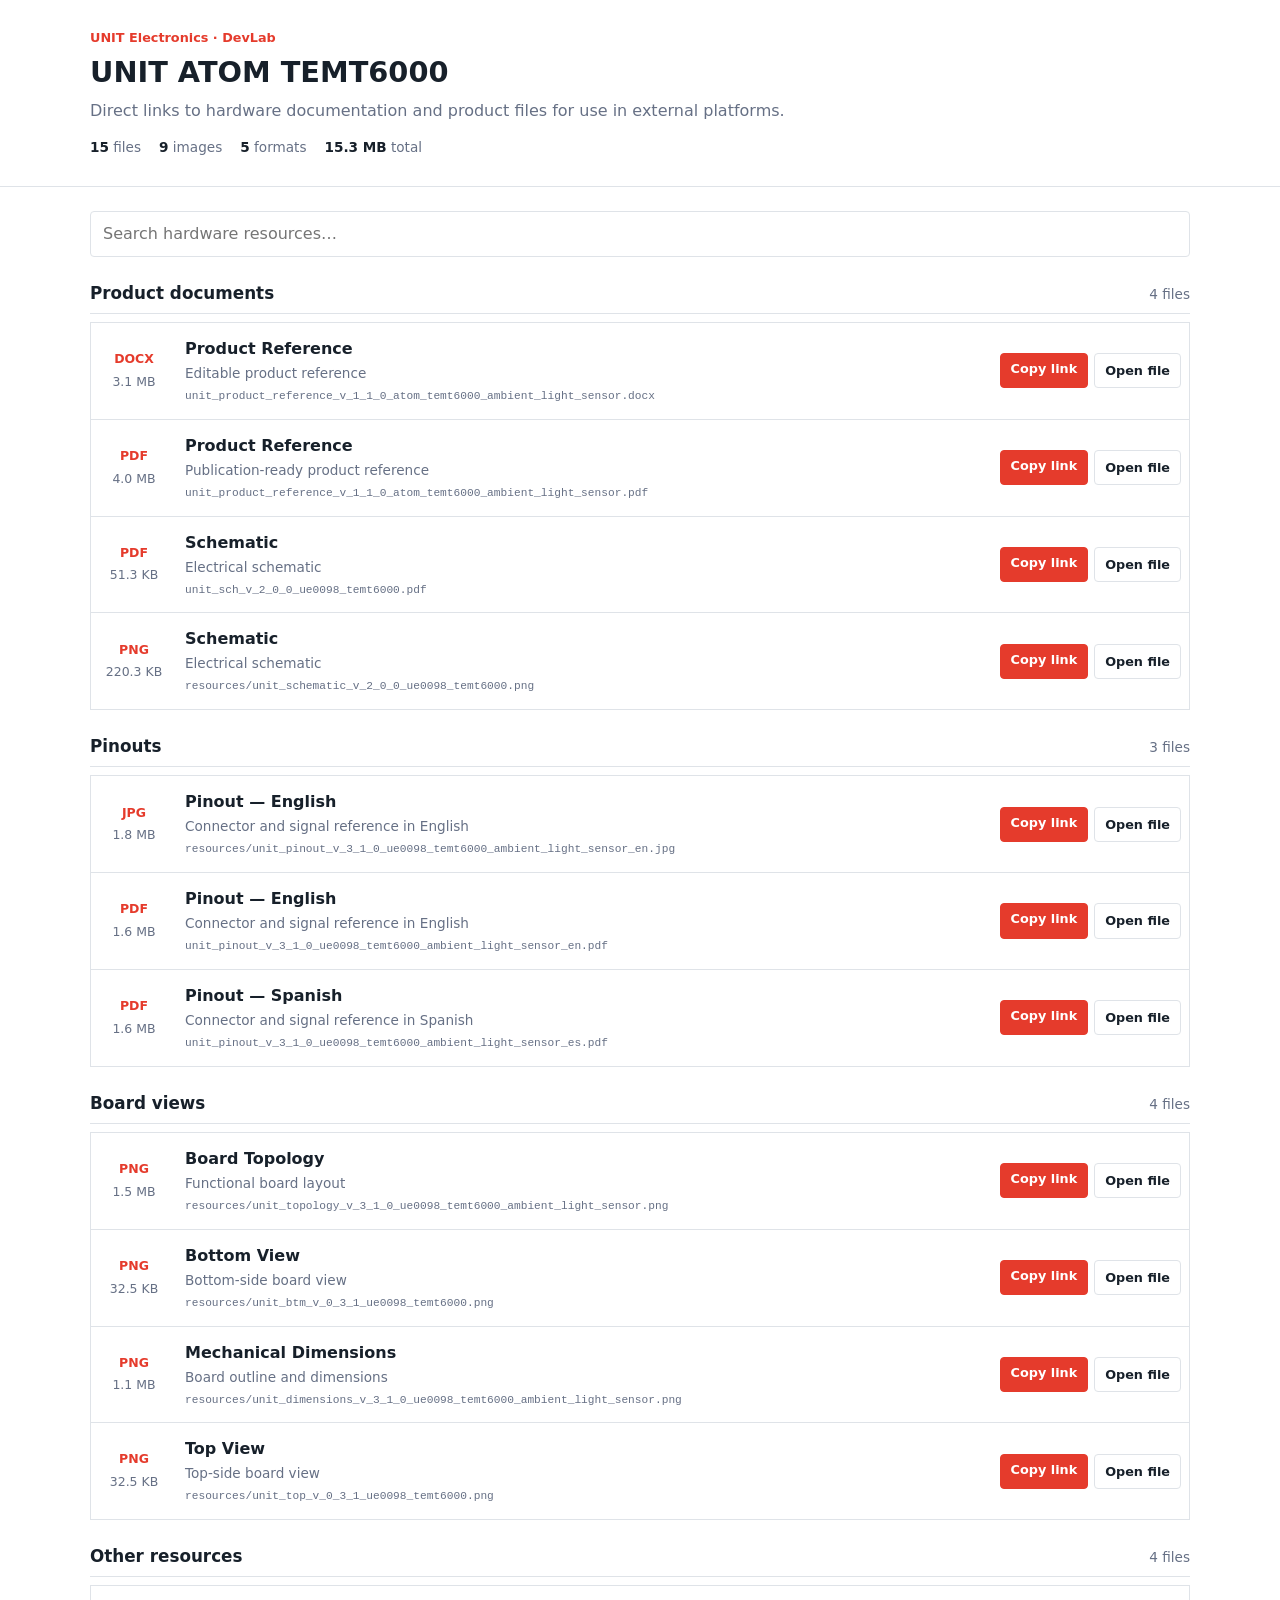
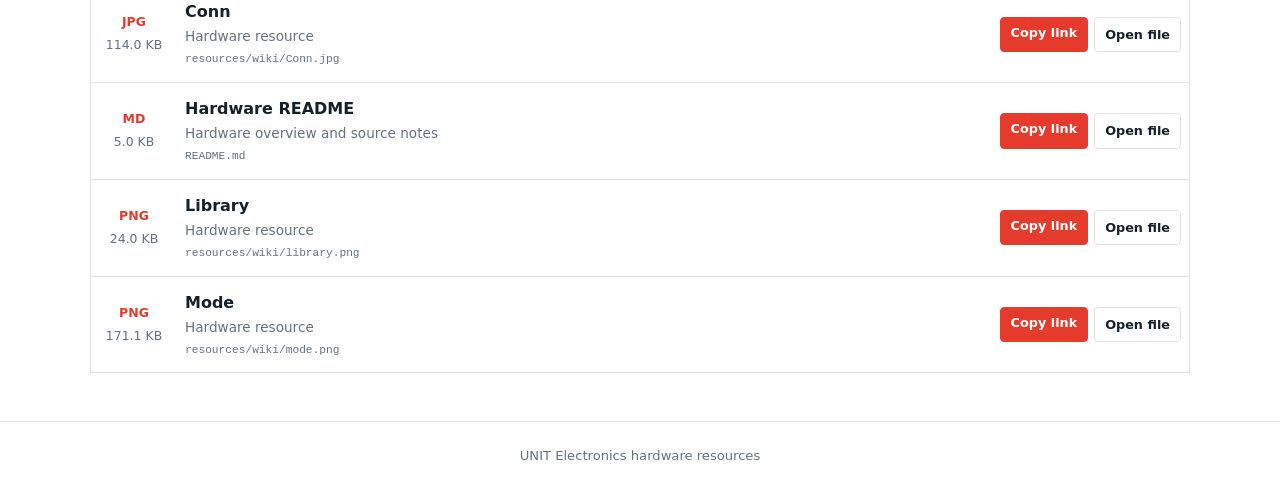
==== docs/hardware/index.html @ 30cd42bd "Initial commit" ====
<!DOCTYPE html>
<html lang="en">
<head>
  <meta charset="UTF-8">
  <meta name="viewport" content="width=device-width, initial-scale=1.0">
  <meta name="description" content="UNIT ATOM TEMT6000 hardware documentation and downloads">
  <title>UNIT ATOM TEMT6000 | Hardware Resources</title>
  <style>
    :root {
      --ink: #17202a;
      --muted: #667085;
      --line: #dfe3e8;
      --brand: #e53b2c;
    }
    * { box-sizing: border-box; }
    body {
      margin: 0;
      color: var(--ink);
      font: 16px/1.5 Inter, ui-sans-serif, system-ui, -apple-system, sans-serif;
    }
    .site-header { border-bottom: 1px solid var(--line); }
    .header-content, main {
      width: min(1100px, calc(100% - 32px));
      margin: 0 auto;
    }
    .header-content { padding: 28px 0; }
    .eyebrow {
      margin: 0 0 4px;
      color: var(--brand);
      font-size: .8rem;
      font-weight: 700;
    }
    h1 { margin: 0; font-size: 1.8rem; }
    .subtitle { margin: 5px 0 0; color: var(--muted); }
    .summary {
      display: flex;
      flex-wrap: wrap;
      gap: 18px;
      margin-top: 14px;
      color: var(--muted);
      font-size: .85rem;
    }
    .summary strong { color: var(--ink); }
    main { padding: 24px 0 48px; }
    .toolbar { margin-bottom: 24px; }
    .search {
      width: 100%;
      padding: 10px 12px;
      border: 1px solid var(--line);
      border-radius: 4px;
      color: var(--ink);
      font: inherit;
    }
    .search:focus { outline: 2px solid #f6c4bf; border-color: var(--brand); }
    .resource-section { margin-top: 24px; }
    .section-heading {
      display: flex;
      align-items: baseline;
      justify-content: space-between;
      margin-bottom: 8px;
      border-bottom: 1px solid var(--line);
    }
    .section-heading h2 { margin: 0 0 7px; font-size: 1.05rem; }
    .section-heading span { color: var(--muted); font-size: .85rem; }
    .resource-list { border-top: 1px solid var(--line); }
    .resource-item {
      display: grid;
      grid-template-columns: 70px minmax(0, 1fr) auto;
      align-items: center;
      gap: 16px;
      padding: 14px 8px;
      border: 1px solid var(--line);
      border-top: 0;
    }
    .file-meta { display: grid; gap: 4px; text-align: center; }
    .file-type {
      color: var(--brand);
      font-size: .78rem;
    }
    .file-size { color: var(--muted); font-size: .78rem; }
    .resource-details { min-width: 0; }
    .resource-item h3 { margin: 0; font-size: 1rem; }
    .resource-item p {
      display: inline;
      margin: 0 8px 0 0;
      color: var(--muted);
      font-size: .85rem;
    }
    .resource-item code {
      display: block;
      overflow: hidden;
      margin-top: 3px;
      color: var(--muted);
      font-size: .7rem;
      text-overflow: ellipsis;
      white-space: nowrap;
    }
    .actions { display: flex; gap: 6px; }
    .button {
      display: inline-flex;
      justify-content: center;
      padding: 7px 10px;
      border: 1px solid var(--line);
      border-radius: 4px;
      color: var(--ink);
      background: #fff;
      cursor: pointer;
      text-decoration: none;
      font-size: .8rem;
      font-weight: 600;
      font-family: inherit;
    }
    .button:hover { border-color: #aeb4bd; }
    .button.primary { color: #fff; border-color: var(--brand); background: var(--brand); }
    .empty-state { display: none; padding: 32px 0; color: var(--muted); text-align: center; }
    footer { padding: 24px 16px; border-top: 1px solid var(--line); color: var(--muted); text-align: center; font-size: .82rem; }
    [hidden] { display: none !important; }
    .visually-hidden {
      position: absolute;
      width: 1px;
      height: 1px;
      padding: 0;
      margin: -1px;
      overflow: hidden;
      clip: rect(0, 0, 0, 0);
      white-space: nowrap;
      border: 0;
    }
    @media (max-width: 680px) {
      .resource-item { grid-template-columns: 52px minmax(0, 1fr); }
      .actions { grid-column: 1 / -1; padding-left: 68px; }
    }
  </style>
</head>
<body>
  <header class="site-header">
    <div class="header-content">
      <p class="eyebrow">UNIT Electronics · DevLab</p>
      <h1>UNIT ATOM TEMT6000</h1>
      <p class="subtitle">Direct links to hardware documentation and product files for use in external platforms.</p>
      <div class="summary" aria-label="Resource summary">
        <span><strong>15</strong> files</span>
        <span><strong>9</strong> images</span>
        <span><strong>5</strong> formats</span>
        <span><strong>15.3 MB</strong> total</span>
      </div>
    </div>
  </header>
  <main>
    <div class="toolbar">
      <label for="resource-search" class="visually-hidden">Search hardware resources</label>
      <input id="resource-search" class="search" type="search" placeholder="Search hardware resources…" autocomplete="off">
    </div>

      <section class="resource-section">
        <div class="section-heading">
          <h2>Product documents</h2>
          <span>4 files</span>
        </div>
        <div class="resource-list">
        <article class="resource-item" data-search="product reference unit_product_reference_v_1_1_0_atom_temt6000_ambient_light_sensor.docx editable product reference">
          <div class="file-meta">
            <strong class="file-type">DOCX</strong>
            <span class="file-size">3.1 MB</span>
          </div>
          <div class="resource-details">
            <h3>Product Reference</h3>
            <p>Editable product reference</p>
            <code title="unit_product_reference_v_1_1_0_atom_temt6000_ambient_light_sensor.docx">unit_product_reference_v_1_1_0_atom_temt6000_ambient_light_sensor.docx</code>
          </div>
          <div class="actions">
            <button class="button primary copy-link" type="button" data-url="unit_product_reference_v_1_1_0_atom_temt6000_ambient_light_sensor.docx">Copy link</button>
            <a class="button" href="unit_product_reference_v_1_1_0_atom_temt6000_ambient_light_sensor.docx" target="_blank" rel="noopener">Open file</a>
          </div>
        </article>

        <article class="resource-item" data-search="product reference unit_product_reference_v_1_1_0_atom_temt6000_ambient_light_sensor.pdf publication-ready product reference">
          <div class="file-meta">
            <strong class="file-type">PDF</strong>
            <span class="file-size">4.0 MB</span>
          </div>
          <div class="resource-details">
            <h3>Product Reference</h3>
            <p>Publication-ready product reference</p>
            <code title="unit_product_reference_v_1_1_0_atom_temt6000_ambient_light_sensor.pdf">unit_product_reference_v_1_1_0_atom_temt6000_ambient_light_sensor.pdf</code>
          </div>
          <div class="actions">
            <button class="button primary copy-link" type="button" data-url="unit_product_reference_v_1_1_0_atom_temt6000_ambient_light_sensor.pdf">Copy link</button>
            <a class="button" href="unit_product_reference_v_1_1_0_atom_temt6000_ambient_light_sensor.pdf" target="_blank" rel="noopener">Open file</a>
          </div>
        </article>

        <article class="resource-item" data-search="schematic unit_sch_v_2_0_0_ue0098_temt6000.pdf electrical schematic">
          <div class="file-meta">
            <strong class="file-type">PDF</strong>
            <span class="file-size">51.3 KB</span>
          </div>
          <div class="resource-details">
            <h3>Schematic</h3>
            <p>Electrical schematic</p>
            <code title="unit_sch_v_2_0_0_ue0098_temt6000.pdf">unit_sch_v_2_0_0_ue0098_temt6000.pdf</code>
          </div>
          <div class="actions">
            <button class="button primary copy-link" type="button" data-url="unit_sch_v_2_0_0_ue0098_temt6000.pdf">Copy link</button>
            <a class="button" href="unit_sch_v_2_0_0_ue0098_temt6000.pdf" target="_blank" rel="noopener">Open file</a>
          </div>
        </article>

        <article class="resource-item" data-search="schematic resources/unit_schematic_v_2_0_0_ue0098_temt6000.png electrical schematic">
          <div class="file-meta">
            <strong class="file-type">PNG</strong>
            <span class="file-size">220.3 KB</span>
          </div>
          <div class="resource-details">
            <h3>Schematic</h3>
            <p>Electrical schematic</p>
            <code title="resources/unit_schematic_v_2_0_0_ue0098_temt6000.png">resources/unit_schematic_v_2_0_0_ue0098_temt6000.png</code>
          </div>
          <div class="actions">
            <button class="button primary copy-link" type="button" data-url="resources/unit_schematic_v_2_0_0_ue0098_temt6000.png">Copy link</button>
            <a class="button" href="resources/unit_schematic_v_2_0_0_ue0098_temt6000.png" target="_blank" rel="noopener">Open file</a>
          </div>
        </article>
        </div>
      </section>
      <section class="resource-section">
        <div class="section-heading">
          <h2>Pinouts</h2>
          <span>3 files</span>
        </div>
        <div class="resource-list">
        <article class="resource-item" data-search="pinout — english resources/unit_pinout_v_3_1_0_ue0098_temt6000_ambient_light_sensor_en.jpg connector and signal reference in english">
          <div class="file-meta">
            <strong class="file-type">JPG</strong>
            <span class="file-size">1.8 MB</span>
          </div>
          <div class="resource-details">
            <h3>Pinout — English</h3>
            <p>Connector and signal reference in English</p>
            <code title="resources/unit_pinout_v_3_1_0_ue0098_temt6000_ambient_light_sensor_en.jpg">resources/unit_pinout_v_3_1_0_ue0098_temt6000_ambient_light_sensor_en.jpg</code>
          </div>
          <div class="actions">
            <button class="button primary copy-link" type="button" data-url="resources/unit_pinout_v_3_1_0_ue0098_temt6000_ambient_light_sensor_en.jpg">Copy link</button>
            <a class="button" href="resources/unit_pinout_v_3_1_0_ue0098_temt6000_ambient_light_sensor_en.jpg" target="_blank" rel="noopener">Open file</a>
          </div>
        </article>

        <article class="resource-item" data-search="pinout — english unit_pinout_v_3_1_0_ue0098_temt6000_ambient_light_sensor_en.pdf connector and signal reference in english">
          <div class="file-meta">
            <strong class="file-type">PDF</strong>
            <span class="file-size">1.6 MB</span>
          </div>
          <div class="resource-details">
            <h3>Pinout — English</h3>
            <p>Connector and signal reference in English</p>
            <code title="unit_pinout_v_3_1_0_ue0098_temt6000_ambient_light_sensor_en.pdf">unit_pinout_v_3_1_0_ue0098_temt6000_ambient_light_sensor_en.pdf</code>
          </div>
          <div class="actions">
            <button class="button primary copy-link" type="button" data-url="unit_pinout_v_3_1_0_ue0098_temt6000_ambient_light_sensor_en.pdf">Copy link</button>
            <a class="button" href="unit_pinout_v_3_1_0_ue0098_temt6000_ambient_light_sensor_en.pdf" target="_blank" rel="noopener">Open file</a>
          </div>
        </article>

        <article class="resource-item" data-search="pinout — spanish unit_pinout_v_3_1_0_ue0098_temt6000_ambient_light_sensor_es.pdf connector and signal reference in spanish">
          <div class="file-meta">
            <strong class="file-type">PDF</strong>
            <span class="file-size">1.6 MB</span>
          </div>
          <div class="resource-details">
            <h3>Pinout — Spanish</h3>
            <p>Connector and signal reference in Spanish</p>
            <code title="unit_pinout_v_3_1_0_ue0098_temt6000_ambient_light_sensor_es.pdf">unit_pinout_v_3_1_0_ue0098_temt6000_ambient_light_sensor_es.pdf</code>
          </div>
          <div class="actions">
            <button class="button primary copy-link" type="button" data-url="unit_pinout_v_3_1_0_ue0098_temt6000_ambient_light_sensor_es.pdf">Copy link</button>
            <a class="button" href="unit_pinout_v_3_1_0_ue0098_temt6000_ambient_light_sensor_es.pdf" target="_blank" rel="noopener">Open file</a>
          </div>
        </article>
        </div>
      </section>
      <section class="resource-section">
        <div class="section-heading">
          <h2>Board views</h2>
          <span>4 files</span>
        </div>
        <div class="resource-list">
        <article class="resource-item" data-search="board topology resources/unit_topology_v_3_1_0_ue0098_temt6000_ambient_light_sensor.png functional board layout">
          <div class="file-meta">
            <strong class="file-type">PNG</strong>
            <span class="file-size">1.5 MB</span>
          </div>
          <div class="resource-details">
            <h3>Board Topology</h3>
            <p>Functional board layout</p>
            <code title="resources/unit_topology_v_3_1_0_ue0098_temt6000_ambient_light_sensor.png">resources/unit_topology_v_3_1_0_ue0098_temt6000_ambient_light_sensor.png</code>
          </div>
          <div class="actions">
            <button class="button primary copy-link" type="button" data-url="resources/unit_topology_v_3_1_0_ue0098_temt6000_ambient_light_sensor.png">Copy link</button>
            <a class="button" href="resources/unit_topology_v_3_1_0_ue0098_temt6000_ambient_light_sensor.png" target="_blank" rel="noopener">Open file</a>
          </div>
        </article>

        <article class="resource-item" data-search="bottom view resources/unit_btm_v_0_3_1_ue0098_temt6000.png bottom-side board view">
          <div class="file-meta">
            <strong class="file-type">PNG</strong>
            <span class="file-size">32.5 KB</span>
          </div>
          <div class="resource-details">
            <h3>Bottom View</h3>
            <p>Bottom-side board view</p>
            <code title="resources/unit_btm_v_0_3_1_ue0098_temt6000.png">resources/unit_btm_v_0_3_1_ue0098_temt6000.png</code>
          </div>
          <div class="actions">
            <button class="button primary copy-link" type="button" data-url="resources/unit_btm_v_0_3_1_ue0098_temt6000.png">Copy link</button>
            <a class="button" href="resources/unit_btm_v_0_3_1_ue0098_temt6000.png" target="_blank" rel="noopener">Open file</a>
          </div>
        </article>

        <article class="resource-item" data-search="mechanical dimensions resources/unit_dimensions_v_3_1_0_ue0098_temt6000_ambient_light_sensor.png board outline and dimensions">
          <div class="file-meta">
            <strong class="file-type">PNG</strong>
            <span class="file-size">1.1 MB</span>
          </div>
          <div class="resource-details">
            <h3>Mechanical Dimensions</h3>
            <p>Board outline and dimensions</p>
            <code title="resources/unit_dimensions_v_3_1_0_ue0098_temt6000_ambient_light_sensor.png">resources/unit_dimensions_v_3_1_0_ue0098_temt6000_ambient_light_sensor.png</code>
          </div>
          <div class="actions">
            <button class="button primary copy-link" type="button" data-url="resources/unit_dimensions_v_3_1_0_ue0098_temt6000_ambient_light_sensor.png">Copy link</button>
            <a class="button" href="resources/unit_dimensions_v_3_1_0_ue0098_temt6000_ambient_light_sensor.png" target="_blank" rel="noopener">Open file</a>
          </div>
        </article>

        <article class="resource-item" data-search="top view resources/unit_top_v_0_3_1_ue0098_temt6000.png top-side board view">
          <div class="file-meta">
            <strong class="file-type">PNG</strong>
            <span class="file-size">32.5 KB</span>
          </div>
          <div class="resource-details">
            <h3>Top View</h3>
            <p>Top-side board view</p>
            <code title="resources/unit_top_v_0_3_1_ue0098_temt6000.png">resources/unit_top_v_0_3_1_ue0098_temt6000.png</code>
          </div>
          <div class="actions">
            <button class="button primary copy-link" type="button" data-url="resources/unit_top_v_0_3_1_ue0098_temt6000.png">Copy link</button>
            <a class="button" href="resources/unit_top_v_0_3_1_ue0098_temt6000.png" target="_blank" rel="noopener">Open file</a>
          </div>
        </article>
        </div>
      </section>
      <section class="resource-section">
        <div class="section-heading">
          <h2>Other resources</h2>
          <span>4 files</span>
        </div>
        <div class="resource-list">
        <article class="resource-item" data-search="conn resources/wiki/conn.jpg hardware resource">
          <div class="file-meta">
            <strong class="file-type">JPG</strong>
            <span class="file-size">114.0 KB</span>
          </div>
          <div class="resource-details">
            <h3>Conn</h3>
            <p>Hardware resource</p>
            <code title="resources/wiki/Conn.jpg">resources/wiki/Conn.jpg</code>
          </div>
          <div class="actions">
            <button class="button primary copy-link" type="button" data-url="resources/wiki/Conn.jpg">Copy link</button>
            <a class="button" href="resources/wiki/Conn.jpg" target="_blank" rel="noopener">Open file</a>
          </div>
        </article>

        <article class="resource-item" data-search="hardware readme readme.md hardware overview and source notes">
          <div class="file-meta">
            <strong class="file-type">MD</strong>
            <span class="file-size">5.0 KB</span>
          </div>
          <div class="resource-details">
            <h3>Hardware README</h3>
            <p>Hardware overview and source notes</p>
            <code title="README.md">README.md</code>
          </div>
          <div class="actions">
            <button class="button primary copy-link" type="button" data-url="README.md">Copy link</button>
            <a class="button" href="README.md" target="_blank" rel="noopener">Open file</a>
          </div>
        </article>

        <article class="resource-item" data-search="library resources/wiki/library.png hardware resource">
          <div class="file-meta">
            <strong class="file-type">PNG</strong>
            <span class="file-size">24.0 KB</span>
          </div>
          <div class="resource-details">
            <h3>Library</h3>
            <p>Hardware resource</p>
            <code title="resources/wiki/library.png">resources/wiki/library.png</code>
          </div>
          <div class="actions">
            <button class="button primary copy-link" type="button" data-url="resources/wiki/library.png">Copy link</button>
            <a class="button" href="resources/wiki/library.png" target="_blank" rel="noopener">Open file</a>
          </div>
        </article>

        <article class="resource-item" data-search="mode resources/wiki/mode.png hardware resource">
          <div class="file-meta">
            <strong class="file-type">PNG</strong>
            <span class="file-size">171.1 KB</span>
          </div>
          <div class="resource-details">
            <h3>Mode</h3>
            <p>Hardware resource</p>
            <code title="resources/wiki/mode.png">resources/wiki/mode.png</code>
          </div>
          <div class="actions">
            <button class="button primary copy-link" type="button" data-url="resources/wiki/mode.png">Copy link</button>
            <a class="button" href="resources/wiki/mode.png" target="_blank" rel="noopener">Open file</a>
          </div>
        </article>
        </div>
      </section>
    <p id="empty-state" class="empty-state">No resources match your search.</p>
  </main>
  <footer>UNIT Electronics hardware resources</footer>
  <script>
    const search = document.getElementById('resource-search');
    const sections = [...document.querySelectorAll('.resource-section')];
    const emptyState = document.getElementById('empty-state');
    const copyText = async (text) => {
      try {
        await navigator.clipboard.writeText(text);
      } catch (error) {
        const input = document.createElement('textarea');
        input.value = text;
        input.style.position = 'fixed';
        input.style.opacity = '0';
        document.body.appendChild(input);
        input.select();
        document.execCommand('copy');
        input.remove();
      }
    };
    document.querySelectorAll('.copy-link').forEach((button) => {
      button.addEventListener('click', async () => {
        const absoluteUrl = new URL(button.dataset.url, document.baseURI).href;
        await copyText(absoluteUrl);
        const originalLabel = button.textContent;
        button.textContent = 'Copied';
        setTimeout(() => { button.textContent = originalLabel; }, 1600);
      });
    });
    search.addEventListener('input', () => {
      const query = search.value.trim().toLowerCase();
      let visibleCards = 0;
      sections.forEach((section) => {
        let sectionCards = 0;
        section.querySelectorAll('.resource-item').forEach((card) => {
          const match = card.dataset.search.includes(query);
          card.hidden = !match;
          sectionCards += Number(match);
        });
        section.hidden = sectionCards === 0;
        visibleCards += sectionCards;
      });
      emptyState.style.display = visibleCards ? 'none' : 'block';
    });
  </script>
</body>
</html>
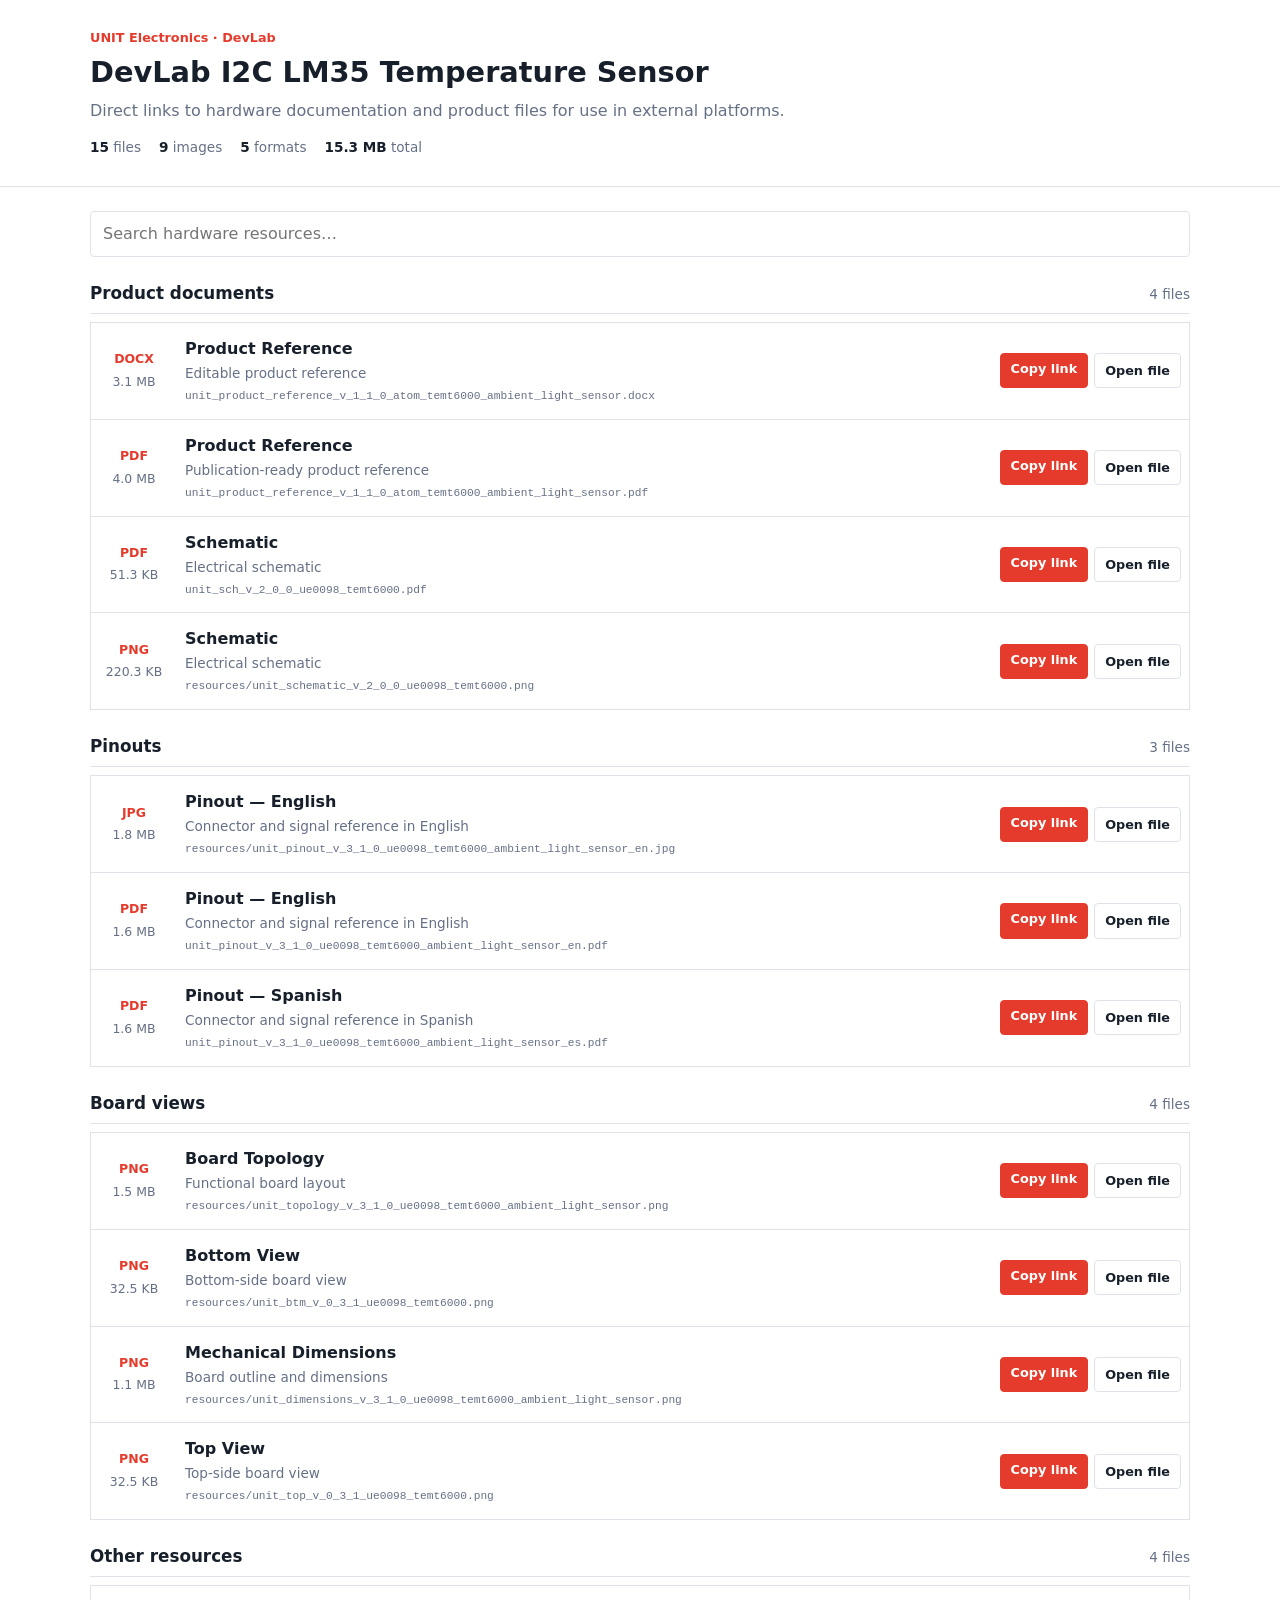
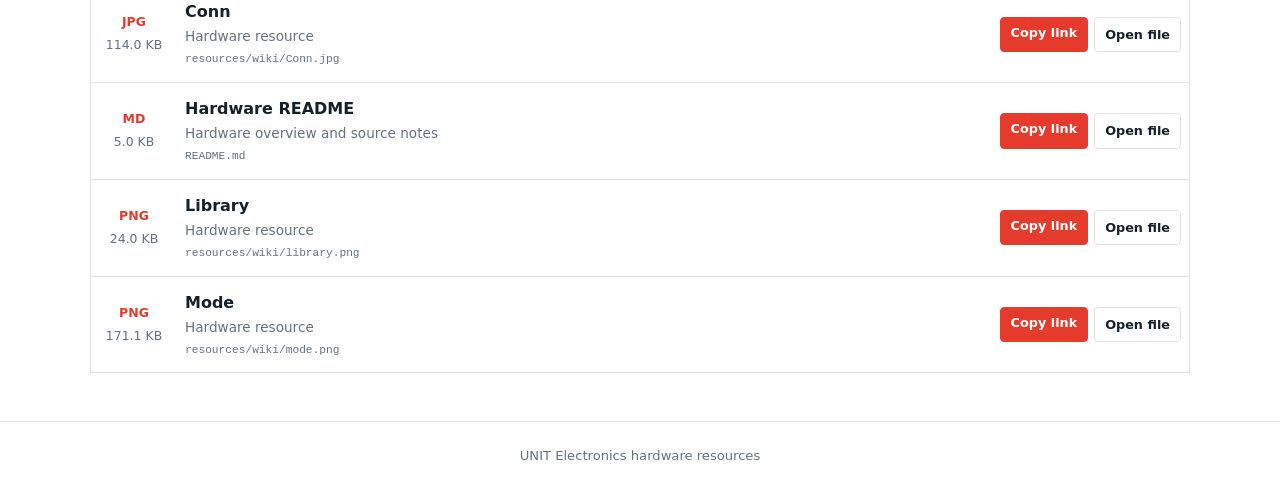
==== commit a282e2ff: "Auto-update hardware documentation" ====
--- a/docs/hardware/index.html
+++ b/docs/hardware/index.html
@@ -3,8 +3,8 @@
 <head>
   <meta charset="UTF-8">
   <meta name="viewport" content="width=device-width, initial-scale=1.0">
-  <meta name="description" content="UNIT ATOM TEMT6000 hardware documentation and downloads">
-  <title>UNIT ATOM TEMT6000 | Hardware Resources</title>
+  <meta name="description" content="DevLab I2C LM35 Temperature Sensor hardware documentation and downloads">
+  <title>DevLab I2C LM35 Temperature Sensor | Hardware Resources</title>
   <style>
     :root {
       --ink: #17202a;
@@ -136,7 +136,7 @@
   <header class="site-header">
     <div class="header-content">
       <p class="eyebrow">UNIT Electronics · DevLab</p>
-      <h1>UNIT ATOM TEMT6000</h1>
+      <h1>DevLab I2C LM35 Temperature Sensor</h1>
       <p class="subtitle">Direct links to hardware documentation and product files for use in external platforms.</p>
       <div class="summary" aria-label="Resource summary">
         <span><strong>15</strong> files</span>
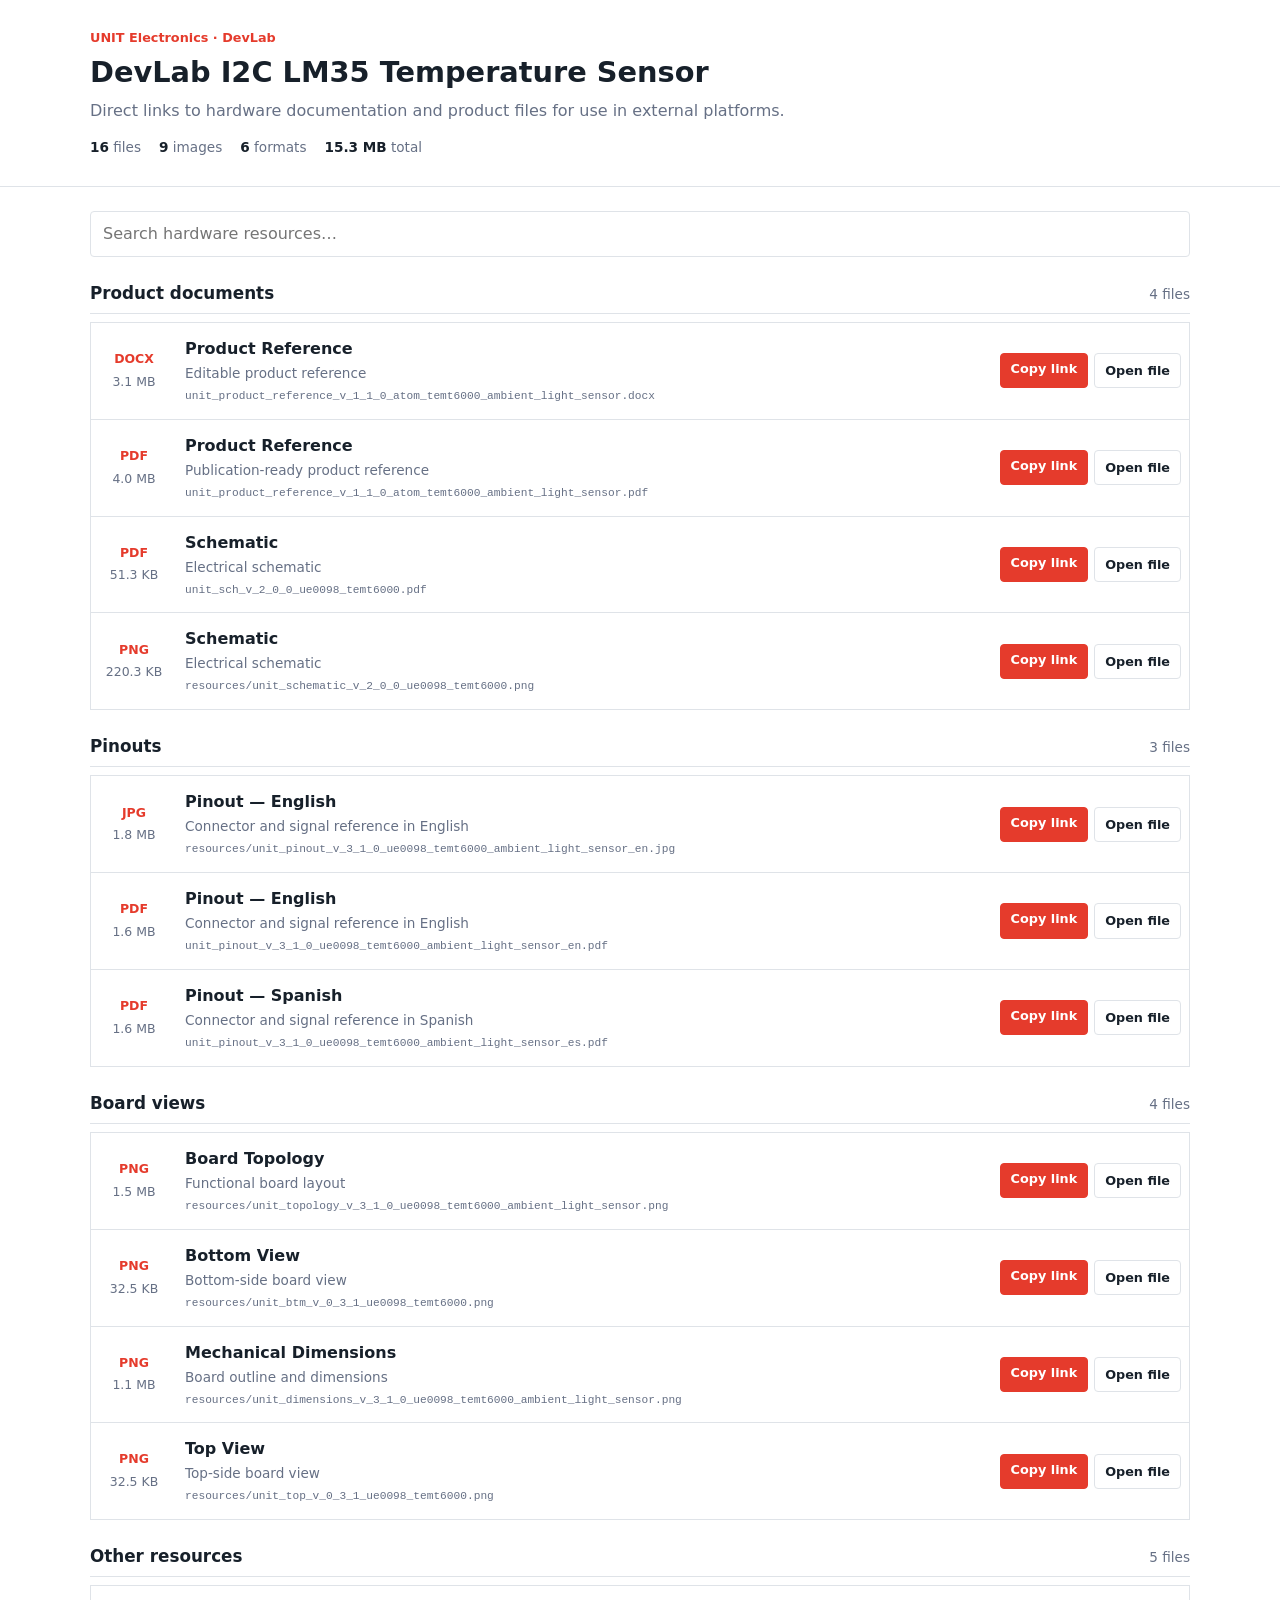
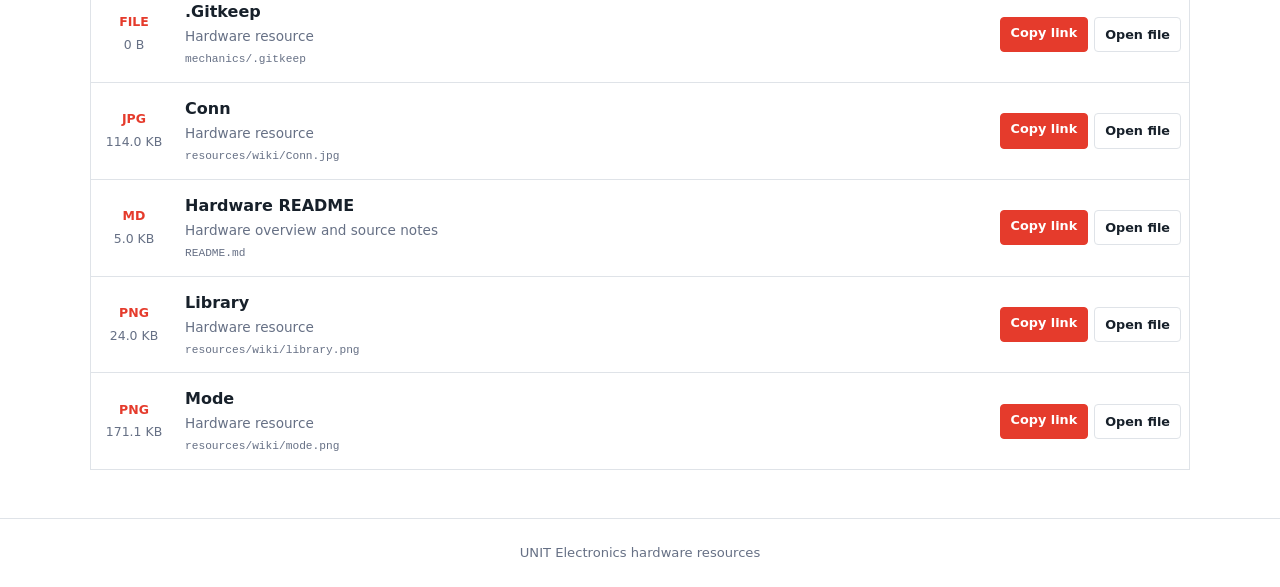
==== commit 474e8869: "Auto-update hardware documentation" ====
--- a/docs/hardware/index.html
+++ b/docs/hardware/index.html
@@ -139,9 +139,9 @@
       <h1>DevLab I2C LM35 Temperature Sensor</h1>
       <p class="subtitle">Direct links to hardware documentation and product files for use in external platforms.</p>
       <div class="summary" aria-label="Resource summary">
-        <span><strong>15</strong> files</span>
+        <span><strong>16</strong> files</span>
         <span><strong>9</strong> images</span>
-        <span><strong>5</strong> formats</span>
+        <span><strong>6</strong> formats</span>
         <span><strong>15.3 MB</strong> total</span>
       </div>
     </div>
@@ -352,9 +352,25 @@
       <section class="resource-section">
         <div class="section-heading">
           <h2>Other resources</h2>
-          <span>4 files</span>
+          <span>5 files</span>
         </div>
         <div class="resource-list">
+        <article class="resource-item" data-search=".gitkeep mechanics/.gitkeep hardware resource">
+          <div class="file-meta">
+            <strong class="file-type">FILE</strong>
+            <span class="file-size">0 B</span>
+          </div>
+          <div class="resource-details">
+            <h3>.Gitkeep</h3>
+            <p>Hardware resource</p>
+            <code title="mechanics/.gitkeep">mechanics/.gitkeep</code>
+          </div>
+          <div class="actions">
+            <button class="button primary copy-link" type="button" data-url="mechanics/.gitkeep">Copy link</button>
+            <a class="button" href="mechanics/.gitkeep" target="_blank" rel="noopener">Open file</a>
+          </div>
+        </article>
+
         <article class="resource-item" data-search="conn resources/wiki/conn.jpg hardware resource">
           <div class="file-meta">
             <strong class="file-type">JPG</strong>
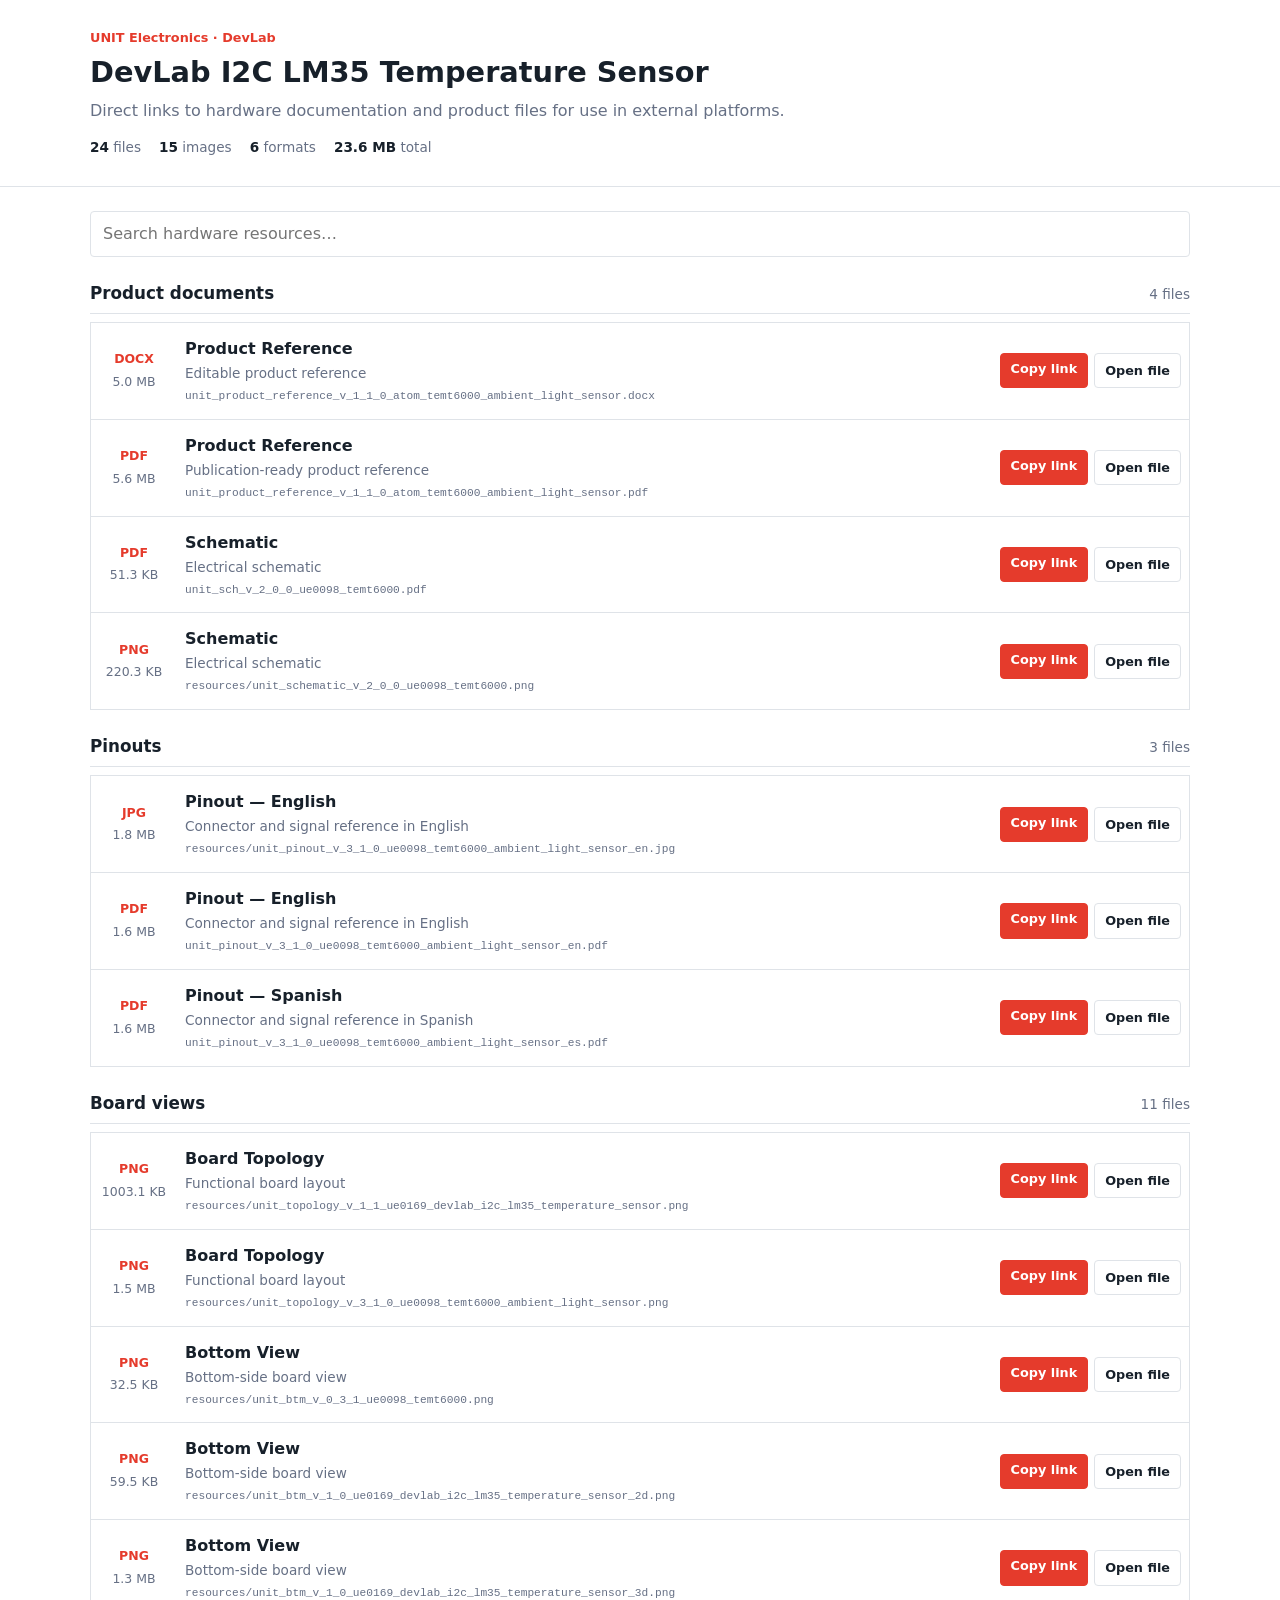
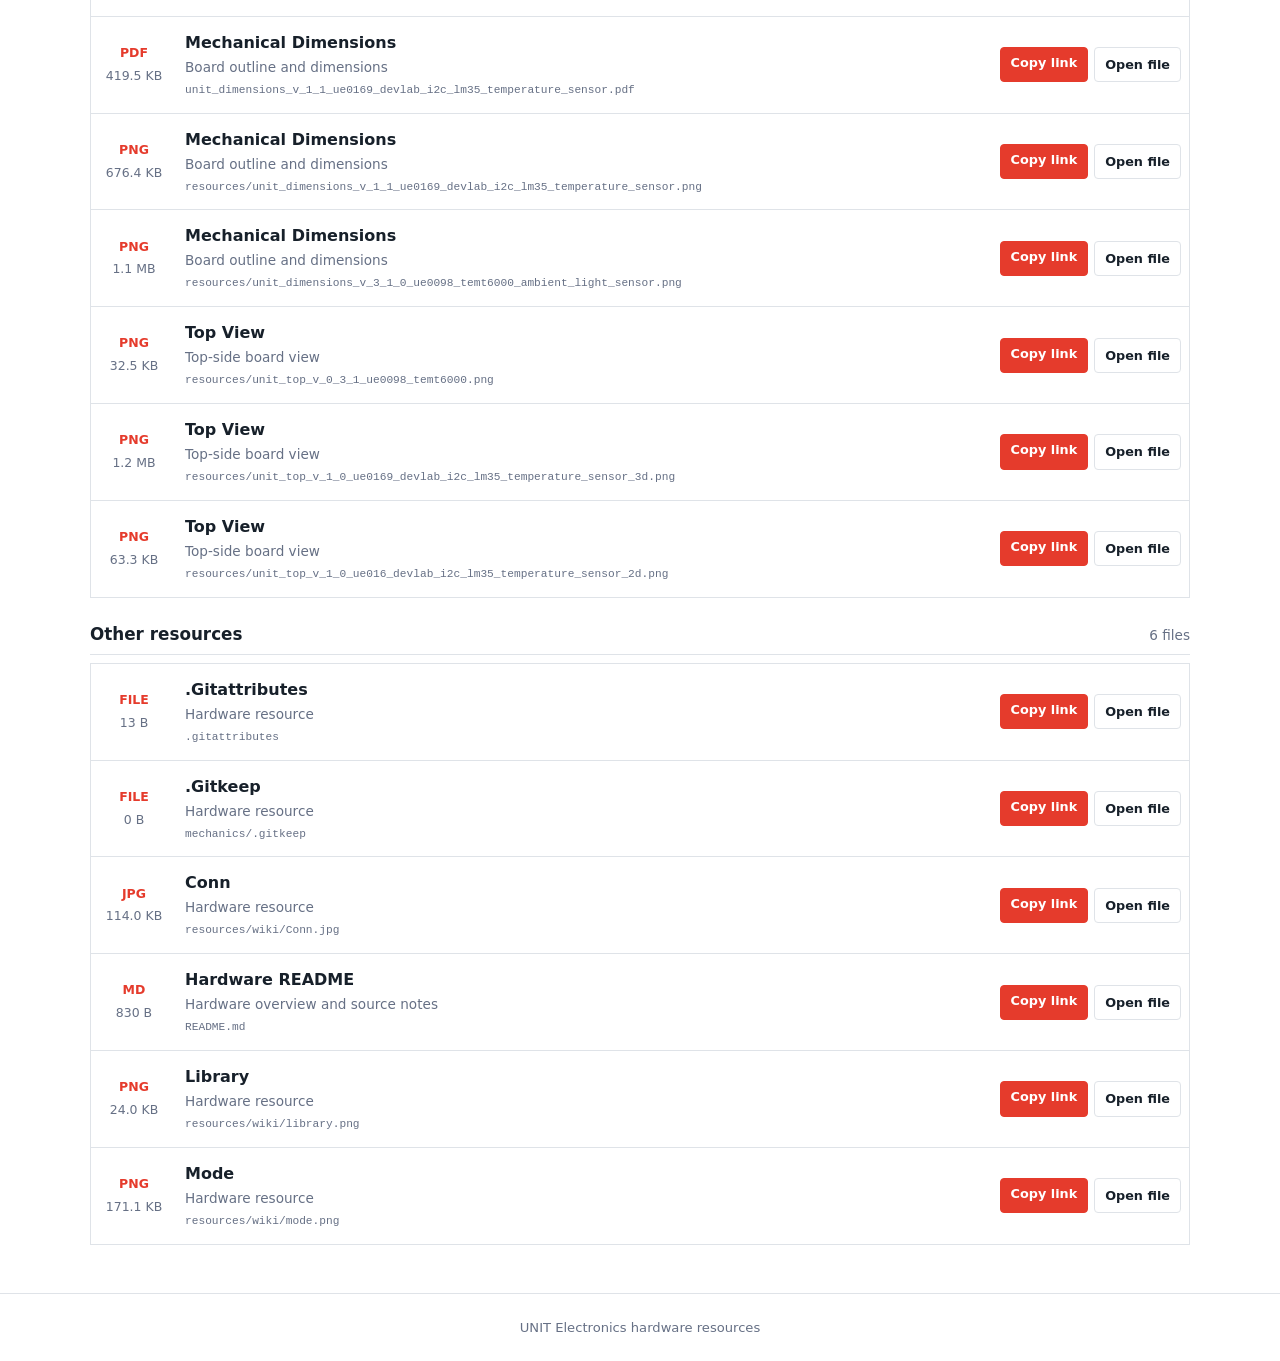
==== commit f2653d82: "Auto-update hardware documentation" ====
--- a/docs/hardware/index.html
+++ b/docs/hardware/index.html
@@ -139,10 +139,10 @@
       <h1>DevLab I2C LM35 Temperature Sensor</h1>
       <p class="subtitle">Direct links to hardware documentation and product files for use in external platforms.</p>
       <div class="summary" aria-label="Resource summary">
-        <span><strong>16</strong> files</span>
-        <span><strong>9</strong> images</span>
+        <span><strong>24</strong> files</span>
+        <span><strong>15</strong> images</span>
         <span><strong>6</strong> formats</span>
-        <span><strong>15.3 MB</strong> total</span>
+        <span><strong>23.6 MB</strong> total</span>
       </div>
     </div>
   </header>
@@ -161,7 +161,7 @@
         <article class="resource-item" data-search="product reference unit_product_reference_v_1_1_0_atom_temt6000_ambient_light_sensor.docx editable product reference">
           <div class="file-meta">
             <strong class="file-type">DOCX</strong>
-            <span class="file-size">3.1 MB</span>
+            <span class="file-size">5.0 MB</span>
           </div>
           <div class="resource-details">
             <h3>Product Reference</h3>
@@ -177,7 +177,7 @@
         <article class="resource-item" data-search="product reference unit_product_reference_v_1_1_0_atom_temt6000_ambient_light_sensor.pdf publication-ready product reference">
           <div class="file-meta">
             <strong class="file-type">PDF</strong>
-            <span class="file-size">4.0 MB</span>
+            <span class="file-size">5.6 MB</span>
           </div>
           <div class="resource-details">
             <h3>Product Reference</h3>
@@ -281,9 +281,25 @@
       <section class="resource-section">
         <div class="section-heading">
           <h2>Board views</h2>
-          <span>4 files</span>
+          <span>11 files</span>
         </div>
         <div class="resource-list">
+        <article class="resource-item" data-search="board topology resources/unit_topology_v_1_1_ue0169_devlab_i2c_lm35_temperature_sensor.png functional board layout">
+          <div class="file-meta">
+            <strong class="file-type">PNG</strong>
+            <span class="file-size">1003.1 KB</span>
+          </div>
+          <div class="resource-details">
+            <h3>Board Topology</h3>
+            <p>Functional board layout</p>
+            <code title="resources/unit_topology_v_1_1_ue0169_devlab_i2c_lm35_temperature_sensor.png">resources/unit_topology_v_1_1_ue0169_devlab_i2c_lm35_temperature_sensor.png</code>
+          </div>
+          <div class="actions">
+            <button class="button primary copy-link" type="button" data-url="resources/unit_topology_v_1_1_ue0169_devlab_i2c_lm35_temperature_sensor.png">Copy link</button>
+            <a class="button" href="resources/unit_topology_v_1_1_ue0169_devlab_i2c_lm35_temperature_sensor.png" target="_blank" rel="noopener">Open file</a>
+          </div>
+        </article>
+
         <article class="resource-item" data-search="board topology resources/unit_topology_v_3_1_0_ue0098_temt6000_ambient_light_sensor.png functional board layout">
           <div class="file-meta">
             <strong class="file-type">PNG</strong>
@@ -316,6 +332,70 @@
           </div>
         </article>
 
+        <article class="resource-item" data-search="bottom view resources/unit_btm_v_1_0_ue0169_devlab_i2c_lm35_temperature_sensor_2d.png bottom-side board view">
+          <div class="file-meta">
+            <strong class="file-type">PNG</strong>
+            <span class="file-size">59.5 KB</span>
+          </div>
+          <div class="resource-details">
+            <h3>Bottom View</h3>
+            <p>Bottom-side board view</p>
+            <code title="resources/unit_btm_v_1_0_ue0169_devlab_i2c_lm35_temperature_sensor_2d.png">resources/unit_btm_v_1_0_ue0169_devlab_i2c_lm35_temperature_sensor_2d.png</code>
+          </div>
+          <div class="actions">
+            <button class="button primary copy-link" type="button" data-url="resources/unit_btm_v_1_0_ue0169_devlab_i2c_lm35_temperature_sensor_2d.png">Copy link</button>
+            <a class="button" href="resources/unit_btm_v_1_0_ue0169_devlab_i2c_lm35_temperature_sensor_2d.png" target="_blank" rel="noopener">Open file</a>
+          </div>
+        </article>
+
+        <article class="resource-item" data-search="bottom view resources/unit_btm_v_1_0_ue0169_devlab_i2c_lm35_temperature_sensor_3d.png bottom-side board view">
+          <div class="file-meta">
+            <strong class="file-type">PNG</strong>
+            <span class="file-size">1.3 MB</span>
+          </div>
+          <div class="resource-details">
+            <h3>Bottom View</h3>
+            <p>Bottom-side board view</p>
+            <code title="resources/unit_btm_v_1_0_ue0169_devlab_i2c_lm35_temperature_sensor_3d.png">resources/unit_btm_v_1_0_ue0169_devlab_i2c_lm35_temperature_sensor_3d.png</code>
+          </div>
+          <div class="actions">
+            <button class="button primary copy-link" type="button" data-url="resources/unit_btm_v_1_0_ue0169_devlab_i2c_lm35_temperature_sensor_3d.png">Copy link</button>
+            <a class="button" href="resources/unit_btm_v_1_0_ue0169_devlab_i2c_lm35_temperature_sensor_3d.png" target="_blank" rel="noopener">Open file</a>
+          </div>
+        </article>
+
+        <article class="resource-item" data-search="mechanical dimensions unit_dimensions_v_1_1_ue0169_devlab_i2c_lm35_temperature_sensor.pdf board outline and dimensions">
+          <div class="file-meta">
+            <strong class="file-type">PDF</strong>
+            <span class="file-size">419.5 KB</span>
+          </div>
+          <div class="resource-details">
+            <h3>Mechanical Dimensions</h3>
+            <p>Board outline and dimensions</p>
+            <code title="unit_dimensions_v_1_1_ue0169_devlab_i2c_lm35_temperature_sensor.pdf">unit_dimensions_v_1_1_ue0169_devlab_i2c_lm35_temperature_sensor.pdf</code>
+          </div>
+          <div class="actions">
+            <button class="button primary copy-link" type="button" data-url="unit_dimensions_v_1_1_ue0169_devlab_i2c_lm35_temperature_sensor.pdf">Copy link</button>
+            <a class="button" href="unit_dimensions_v_1_1_ue0169_devlab_i2c_lm35_temperature_sensor.pdf" target="_blank" rel="noopener">Open file</a>
+          </div>
+        </article>
+
+        <article class="resource-item" data-search="mechanical dimensions resources/unit_dimensions_v_1_1_ue0169_devlab_i2c_lm35_temperature_sensor.png board outline and dimensions">
+          <div class="file-meta">
+            <strong class="file-type">PNG</strong>
+            <span class="file-size">676.4 KB</span>
+          </div>
+          <div class="resource-details">
+            <h3>Mechanical Dimensions</h3>
+            <p>Board outline and dimensions</p>
+            <code title="resources/unit_dimensions_v_1_1_ue0169_devlab_i2c_lm35_temperature_sensor.png">resources/unit_dimensions_v_1_1_ue0169_devlab_i2c_lm35_temperature_sensor.png</code>
+          </div>
+          <div class="actions">
+            <button class="button primary copy-link" type="button" data-url="resources/unit_dimensions_v_1_1_ue0169_devlab_i2c_lm35_temperature_sensor.png">Copy link</button>
+            <a class="button" href="resources/unit_dimensions_v_1_1_ue0169_devlab_i2c_lm35_temperature_sensor.png" target="_blank" rel="noopener">Open file</a>
+          </div>
+        </article>
+
         <article class="resource-item" data-search="mechanical dimensions resources/unit_dimensions_v_3_1_0_ue0098_temt6000_ambient_light_sensor.png board outline and dimensions">
           <div class="file-meta">
             <strong class="file-type">PNG</strong>
@@ -345,6 +425,38 @@
           <div class="actions">
             <button class="button primary copy-link" type="button" data-url="resources/unit_top_v_0_3_1_ue0098_temt6000.png">Copy link</button>
             <a class="button" href="resources/unit_top_v_0_3_1_ue0098_temt6000.png" target="_blank" rel="noopener">Open file</a>
+          </div>
+        </article>
+
+        <article class="resource-item" data-search="top view resources/unit_top_v_1_0_ue0169_devlab_i2c_lm35_temperature_sensor_3d.png top-side board view">
+          <div class="file-meta">
+            <strong class="file-type">PNG</strong>
+            <span class="file-size">1.2 MB</span>
+          </div>
+          <div class="resource-details">
+            <h3>Top View</h3>
+            <p>Top-side board view</p>
+            <code title="resources/unit_top_v_1_0_ue0169_devlab_i2c_lm35_temperature_sensor_3d.png">resources/unit_top_v_1_0_ue0169_devlab_i2c_lm35_temperature_sensor_3d.png</code>
+          </div>
+          <div class="actions">
+            <button class="button primary copy-link" type="button" data-url="resources/unit_top_v_1_0_ue0169_devlab_i2c_lm35_temperature_sensor_3d.png">Copy link</button>
+            <a class="button" href="resources/unit_top_v_1_0_ue0169_devlab_i2c_lm35_temperature_sensor_3d.png" target="_blank" rel="noopener">Open file</a>
+          </div>
+        </article>
+
+        <article class="resource-item" data-search="top view resources/unit_top_v_1_0_ue016_devlab_i2c_lm35_temperature_sensor_2d.png top-side board view">
+          <div class="file-meta">
+            <strong class="file-type">PNG</strong>
+            <span class="file-size">63.3 KB</span>
+          </div>
+          <div class="resource-details">
+            <h3>Top View</h3>
+            <p>Top-side board view</p>
+            <code title="resources/unit_top_v_1_0_ue016_devlab_i2c_lm35_temperature_sensor_2d.png">resources/unit_top_v_1_0_ue016_devlab_i2c_lm35_temperature_sensor_2d.png</code>
+          </div>
+          <div class="actions">
+            <button class="button primary copy-link" type="button" data-url="resources/unit_top_v_1_0_ue016_devlab_i2c_lm35_temperature_sensor_2d.png">Copy link</button>
+            <a class="button" href="resources/unit_top_v_1_0_ue016_devlab_i2c_lm35_temperature_sensor_2d.png" target="_blank" rel="noopener">Open file</a>
           </div>
         </article>
         </div>
@@ -352,9 +464,25 @@
       <section class="resource-section">
         <div class="section-heading">
           <h2>Other resources</h2>
-          <span>5 files</span>
+          <span>6 files</span>
         </div>
         <div class="resource-list">
+        <article class="resource-item" data-search=".gitattributes .gitattributes hardware resource">
+          <div class="file-meta">
+            <strong class="file-type">FILE</strong>
+            <span class="file-size">13 B</span>
+          </div>
+          <div class="resource-details">
+            <h3>.Gitattributes</h3>
+            <p>Hardware resource</p>
+            <code title=".gitattributes">.gitattributes</code>
+          </div>
+          <div class="actions">
+            <button class="button primary copy-link" type="button" data-url=".gitattributes">Copy link</button>
+            <a class="button" href=".gitattributes" target="_blank" rel="noopener">Open file</a>
+          </div>
+        </article>
+
         <article class="resource-item" data-search=".gitkeep mechanics/.gitkeep hardware resource">
           <div class="file-meta">
             <strong class="file-type">FILE</strong>
@@ -390,7 +518,7 @@
         <article class="resource-item" data-search="hardware readme readme.md hardware overview and source notes">
           <div class="file-meta">
             <strong class="file-type">MD</strong>
-            <span class="file-size">5.0 KB</span>
+            <span class="file-size">830 B</span>
           </div>
           <div class="resource-details">
             <h3>Hardware README</h3>
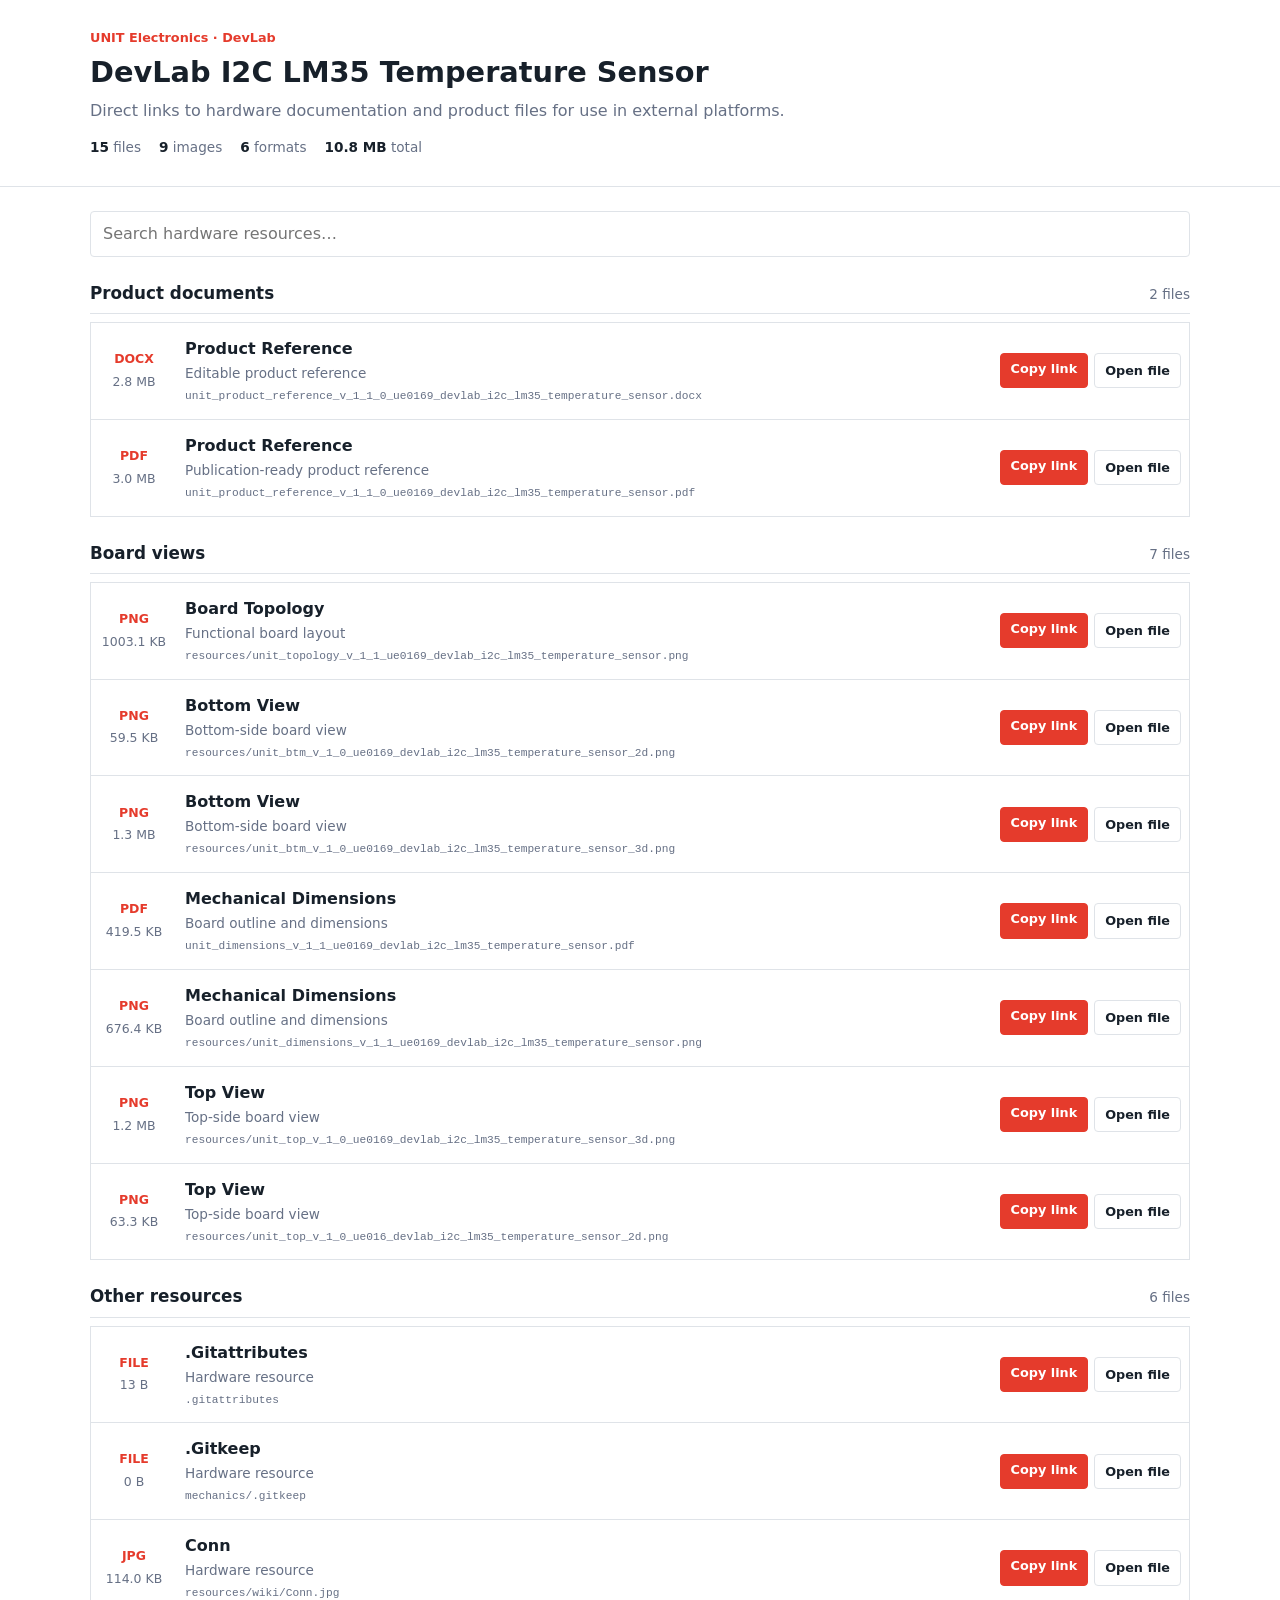
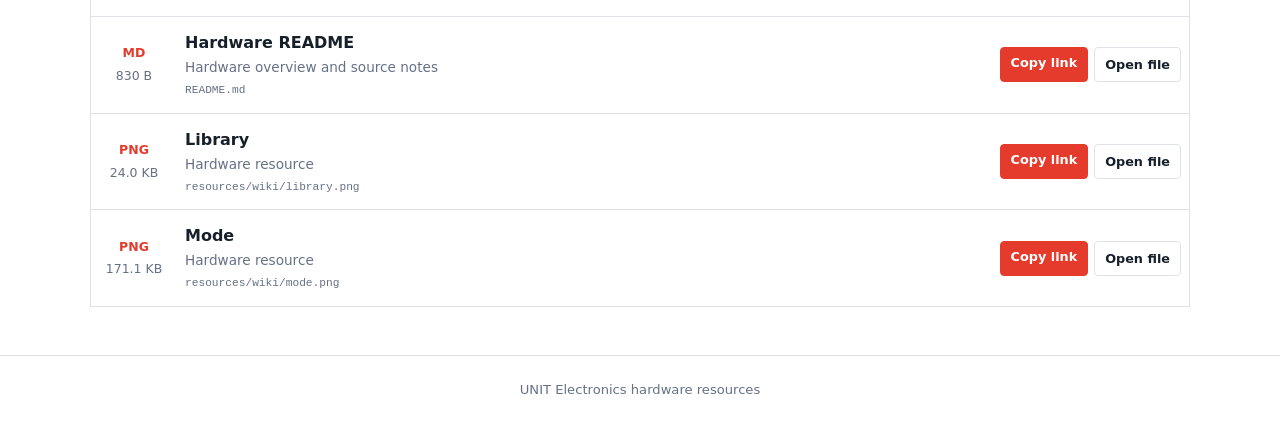
==== commit 8acf762b: "Auto-update hardware documentation" ====
--- a/docs/hardware/index.html
+++ b/docs/hardware/index.html
@@ -139,10 +139,10 @@
       <h1>DevLab I2C LM35 Temperature Sensor</h1>
       <p class="subtitle">Direct links to hardware documentation and product files for use in external platforms.</p>
       <div class="summary" aria-label="Resource summary">
-        <span><strong>24</strong> files</span>
-        <span><strong>15</strong> images</span>
+        <span><strong>15</strong> files</span>
+        <span><strong>9</strong> images</span>
         <span><strong>6</strong> formats</span>
-        <span><strong>23.6 MB</strong> total</span>
+        <span><strong>10.8 MB</strong> total</span>
       </div>
     </div>
   </header>
@@ -155,125 +155,38 @@
       <section class="resource-section">
         <div class="section-heading">
           <h2>Product documents</h2>
-          <span>4 files</span>
+          <span>2 files</span>
         </div>
         <div class="resource-list">
-        <article class="resource-item" data-search="product reference unit_product_reference_v_1_1_0_atom_temt6000_ambient_light_sensor.docx editable product reference">
+        <article class="resource-item" data-search="product reference unit_product_reference_v_1_1_0_ue0169_devlab_i2c_lm35_temperature_sensor.docx editable product reference">
           <div class="file-meta">
             <strong class="file-type">DOCX</strong>
-            <span class="file-size">5.0 MB</span>
+            <span class="file-size">2.8 MB</span>
           </div>
           <div class="resource-details">
             <h3>Product Reference</h3>
             <p>Editable product reference</p>
-            <code title="unit_product_reference_v_1_1_0_atom_temt6000_ambient_light_sensor.docx">unit_product_reference_v_1_1_0_atom_temt6000_ambient_light_sensor.docx</code>
-          </div>
-          <div class="actions">
-            <button class="button primary copy-link" type="button" data-url="unit_product_reference_v_1_1_0_atom_temt6000_ambient_light_sensor.docx">Copy link</button>
-            <a class="button" href="unit_product_reference_v_1_1_0_atom_temt6000_ambient_light_sensor.docx" target="_blank" rel="noopener">Open file</a>
-          </div>
-        </article>
-
-        <article class="resource-item" data-search="product reference unit_product_reference_v_1_1_0_atom_temt6000_ambient_light_sensor.pdf publication-ready product reference">
+            <code title="unit_product_reference_v_1_1_0_ue0169_devlab_i2c_lm35_temperature_sensor.docx">unit_product_reference_v_1_1_0_ue0169_devlab_i2c_lm35_temperature_sensor.docx</code>
+          </div>
+          <div class="actions">
+            <button class="button primary copy-link" type="button" data-url="unit_product_reference_v_1_1_0_ue0169_devlab_i2c_lm35_temperature_sensor.docx">Copy link</button>
+            <a class="button" href="unit_product_reference_v_1_1_0_ue0169_devlab_i2c_lm35_temperature_sensor.docx" target="_blank" rel="noopener">Open file</a>
+          </div>
+        </article>
+
+        <article class="resource-item" data-search="product reference unit_product_reference_v_1_1_0_ue0169_devlab_i2c_lm35_temperature_sensor.pdf publication-ready product reference">
           <div class="file-meta">
             <strong class="file-type">PDF</strong>
-            <span class="file-size">5.6 MB</span>
+            <span class="file-size">3.0 MB</span>
           </div>
           <div class="resource-details">
             <h3>Product Reference</h3>
             <p>Publication-ready product reference</p>
-            <code title="unit_product_reference_v_1_1_0_atom_temt6000_ambient_light_sensor.pdf">unit_product_reference_v_1_1_0_atom_temt6000_ambient_light_sensor.pdf</code>
-          </div>
-          <div class="actions">
-            <button class="button primary copy-link" type="button" data-url="unit_product_reference_v_1_1_0_atom_temt6000_ambient_light_sensor.pdf">Copy link</button>
-            <a class="button" href="unit_product_reference_v_1_1_0_atom_temt6000_ambient_light_sensor.pdf" target="_blank" rel="noopener">Open file</a>
-          </div>
-        </article>
-
-        <article class="resource-item" data-search="schematic unit_sch_v_2_0_0_ue0098_temt6000.pdf electrical schematic">
-          <div class="file-meta">
-            <strong class="file-type">PDF</strong>
-            <span class="file-size">51.3 KB</span>
-          </div>
-          <div class="resource-details">
-            <h3>Schematic</h3>
-            <p>Electrical schematic</p>
-            <code title="unit_sch_v_2_0_0_ue0098_temt6000.pdf">unit_sch_v_2_0_0_ue0098_temt6000.pdf</code>
-          </div>
-          <div class="actions">
-            <button class="button primary copy-link" type="button" data-url="unit_sch_v_2_0_0_ue0098_temt6000.pdf">Copy link</button>
-            <a class="button" href="unit_sch_v_2_0_0_ue0098_temt6000.pdf" target="_blank" rel="noopener">Open file</a>
-          </div>
-        </article>
-
-        <article class="resource-item" data-search="schematic resources/unit_schematic_v_2_0_0_ue0098_temt6000.png electrical schematic">
-          <div class="file-meta">
-            <strong class="file-type">PNG</strong>
-            <span class="file-size">220.3 KB</span>
-          </div>
-          <div class="resource-details">
-            <h3>Schematic</h3>
-            <p>Electrical schematic</p>
-            <code title="resources/unit_schematic_v_2_0_0_ue0098_temt6000.png">resources/unit_schematic_v_2_0_0_ue0098_temt6000.png</code>
-          </div>
-          <div class="actions">
-            <button class="button primary copy-link" type="button" data-url="resources/unit_schematic_v_2_0_0_ue0098_temt6000.png">Copy link</button>
-            <a class="button" href="resources/unit_schematic_v_2_0_0_ue0098_temt6000.png" target="_blank" rel="noopener">Open file</a>
-          </div>
-        </article>
-        </div>
-      </section>
-      <section class="resource-section">
-        <div class="section-heading">
-          <h2>Pinouts</h2>
-          <span>3 files</span>
-        </div>
-        <div class="resource-list">
-        <article class="resource-item" data-search="pinout — english resources/unit_pinout_v_3_1_0_ue0098_temt6000_ambient_light_sensor_en.jpg connector and signal reference in english">
-          <div class="file-meta">
-            <strong class="file-type">JPG</strong>
-            <span class="file-size">1.8 MB</span>
-          </div>
-          <div class="resource-details">
-            <h3>Pinout — English</h3>
-            <p>Connector and signal reference in English</p>
-            <code title="resources/unit_pinout_v_3_1_0_ue0098_temt6000_ambient_light_sensor_en.jpg">resources/unit_pinout_v_3_1_0_ue0098_temt6000_ambient_light_sensor_en.jpg</code>
-          </div>
-          <div class="actions">
-            <button class="button primary copy-link" type="button" data-url="resources/unit_pinout_v_3_1_0_ue0098_temt6000_ambient_light_sensor_en.jpg">Copy link</button>
-            <a class="button" href="resources/unit_pinout_v_3_1_0_ue0098_temt6000_ambient_light_sensor_en.jpg" target="_blank" rel="noopener">Open file</a>
-          </div>
-        </article>
-
-        <article class="resource-item" data-search="pinout — english unit_pinout_v_3_1_0_ue0098_temt6000_ambient_light_sensor_en.pdf connector and signal reference in english">
-          <div class="file-meta">
-            <strong class="file-type">PDF</strong>
-            <span class="file-size">1.6 MB</span>
-          </div>
-          <div class="resource-details">
-            <h3>Pinout — English</h3>
-            <p>Connector and signal reference in English</p>
-            <code title="unit_pinout_v_3_1_0_ue0098_temt6000_ambient_light_sensor_en.pdf">unit_pinout_v_3_1_0_ue0098_temt6000_ambient_light_sensor_en.pdf</code>
-          </div>
-          <div class="actions">
-            <button class="button primary copy-link" type="button" data-url="unit_pinout_v_3_1_0_ue0098_temt6000_ambient_light_sensor_en.pdf">Copy link</button>
-            <a class="button" href="unit_pinout_v_3_1_0_ue0098_temt6000_ambient_light_sensor_en.pdf" target="_blank" rel="noopener">Open file</a>
-          </div>
-        </article>
-
-        <article class="resource-item" data-search="pinout — spanish unit_pinout_v_3_1_0_ue0098_temt6000_ambient_light_sensor_es.pdf connector and signal reference in spanish">
-          <div class="file-meta">
-            <strong class="file-type">PDF</strong>
-            <span class="file-size">1.6 MB</span>
-          </div>
-          <div class="resource-details">
-            <h3>Pinout — Spanish</h3>
-            <p>Connector and signal reference in Spanish</p>
-            <code title="unit_pinout_v_3_1_0_ue0098_temt6000_ambient_light_sensor_es.pdf">unit_pinout_v_3_1_0_ue0098_temt6000_ambient_light_sensor_es.pdf</code>
-          </div>
-          <div class="actions">
-            <button class="button primary copy-link" type="button" data-url="unit_pinout_v_3_1_0_ue0098_temt6000_ambient_light_sensor_es.pdf">Copy link</button>
-            <a class="button" href="unit_pinout_v_3_1_0_ue0098_temt6000_ambient_light_sensor_es.pdf" target="_blank" rel="noopener">Open file</a>
+            <code title="unit_product_reference_v_1_1_0_ue0169_devlab_i2c_lm35_temperature_sensor.pdf">unit_product_reference_v_1_1_0_ue0169_devlab_i2c_lm35_temperature_sensor.pdf</code>
+          </div>
+          <div class="actions">
+            <button class="button primary copy-link" type="button" data-url="unit_product_reference_v_1_1_0_ue0169_devlab_i2c_lm35_temperature_sensor.pdf">Copy link</button>
+            <a class="button" href="unit_product_reference_v_1_1_0_ue0169_devlab_i2c_lm35_temperature_sensor.pdf" target="_blank" rel="noopener">Open file</a>
           </div>
         </article>
         </div>
@@ -281,7 +194,7 @@
       <section class="resource-section">
         <div class="section-heading">
           <h2>Board views</h2>
-          <span>11 files</span>
+          <span>7 files</span>
         </div>
         <div class="resource-list">
         <article class="resource-item" data-search="board topology resources/unit_topology_v_1_1_ue0169_devlab_i2c_lm35_temperature_sensor.png functional board layout">
@@ -300,38 +213,6 @@
           </div>
         </article>
 
-        <article class="resource-item" data-search="board topology resources/unit_topology_v_3_1_0_ue0098_temt6000_ambient_light_sensor.png functional board layout">
-          <div class="file-meta">
-            <strong class="file-type">PNG</strong>
-            <span class="file-size">1.5 MB</span>
-          </div>
-          <div class="resource-details">
-            <h3>Board Topology</h3>
-            <p>Functional board layout</p>
-            <code title="resources/unit_topology_v_3_1_0_ue0098_temt6000_ambient_light_sensor.png">resources/unit_topology_v_3_1_0_ue0098_temt6000_ambient_light_sensor.png</code>
-          </div>
-          <div class="actions">
-            <button class="button primary copy-link" type="button" data-url="resources/unit_topology_v_3_1_0_ue0098_temt6000_ambient_light_sensor.png">Copy link</button>
-            <a class="button" href="resources/unit_topology_v_3_1_0_ue0098_temt6000_ambient_light_sensor.png" target="_blank" rel="noopener">Open file</a>
-          </div>
-        </article>
-
-        <article class="resource-item" data-search="bottom view resources/unit_btm_v_0_3_1_ue0098_temt6000.png bottom-side board view">
-          <div class="file-meta">
-            <strong class="file-type">PNG</strong>
-            <span class="file-size">32.5 KB</span>
-          </div>
-          <div class="resource-details">
-            <h3>Bottom View</h3>
-            <p>Bottom-side board view</p>
-            <code title="resources/unit_btm_v_0_3_1_ue0098_temt6000.png">resources/unit_btm_v_0_3_1_ue0098_temt6000.png</code>
-          </div>
-          <div class="actions">
-            <button class="button primary copy-link" type="button" data-url="resources/unit_btm_v_0_3_1_ue0098_temt6000.png">Copy link</button>
-            <a class="button" href="resources/unit_btm_v_0_3_1_ue0098_temt6000.png" target="_blank" rel="noopener">Open file</a>
-          </div>
-        </article>
-
         <article class="resource-item" data-search="bottom view resources/unit_btm_v_1_0_ue0169_devlab_i2c_lm35_temperature_sensor_2d.png bottom-side board view">
           <div class="file-meta">
             <strong class="file-type">PNG</strong>
@@ -393,38 +274,6 @@
           <div class="actions">
             <button class="button primary copy-link" type="button" data-url="resources/unit_dimensions_v_1_1_ue0169_devlab_i2c_lm35_temperature_sensor.png">Copy link</button>
             <a class="button" href="resources/unit_dimensions_v_1_1_ue0169_devlab_i2c_lm35_temperature_sensor.png" target="_blank" rel="noopener">Open file</a>
-          </div>
-        </article>
-
-        <article class="resource-item" data-search="mechanical dimensions resources/unit_dimensions_v_3_1_0_ue0098_temt6000_ambient_light_sensor.png board outline and dimensions">
-          <div class="file-meta">
-            <strong class="file-type">PNG</strong>
-            <span class="file-size">1.1 MB</span>
-          </div>
-          <div class="resource-details">
-            <h3>Mechanical Dimensions</h3>
-            <p>Board outline and dimensions</p>
-            <code title="resources/unit_dimensions_v_3_1_0_ue0098_temt6000_ambient_light_sensor.png">resources/unit_dimensions_v_3_1_0_ue0098_temt6000_ambient_light_sensor.png</code>
-          </div>
-          <div class="actions">
-            <button class="button primary copy-link" type="button" data-url="resources/unit_dimensions_v_3_1_0_ue0098_temt6000_ambient_light_sensor.png">Copy link</button>
-            <a class="button" href="resources/unit_dimensions_v_3_1_0_ue0098_temt6000_ambient_light_sensor.png" target="_blank" rel="noopener">Open file</a>
-          </div>
-        </article>
-
-        <article class="resource-item" data-search="top view resources/unit_top_v_0_3_1_ue0098_temt6000.png top-side board view">
-          <div class="file-meta">
-            <strong class="file-type">PNG</strong>
-            <span class="file-size">32.5 KB</span>
-          </div>
-          <div class="resource-details">
-            <h3>Top View</h3>
-            <p>Top-side board view</p>
-            <code title="resources/unit_top_v_0_3_1_ue0098_temt6000.png">resources/unit_top_v_0_3_1_ue0098_temt6000.png</code>
-          </div>
-          <div class="actions">
-            <button class="button primary copy-link" type="button" data-url="resources/unit_top_v_0_3_1_ue0098_temt6000.png">Copy link</button>
-            <a class="button" href="resources/unit_top_v_0_3_1_ue0098_temt6000.png" target="_blank" rel="noopener">Open file</a>
           </div>
         </article>
 
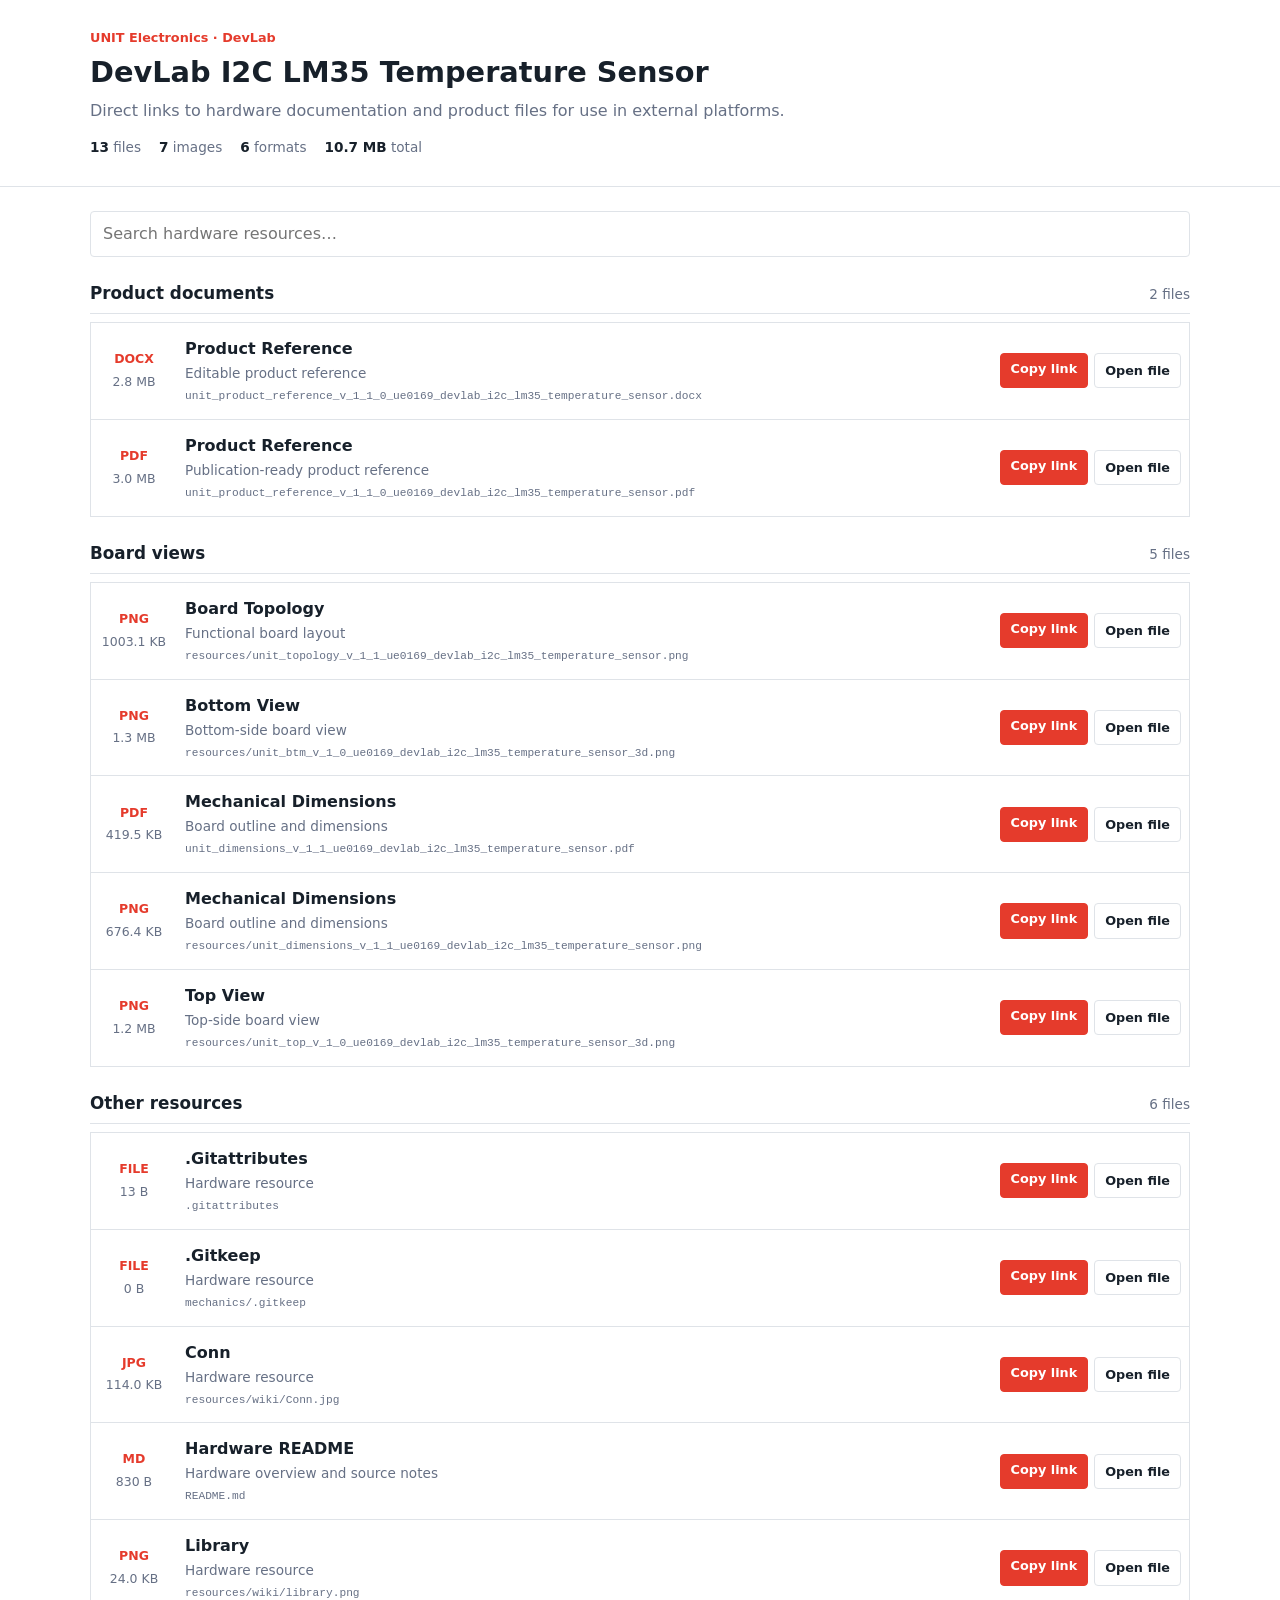
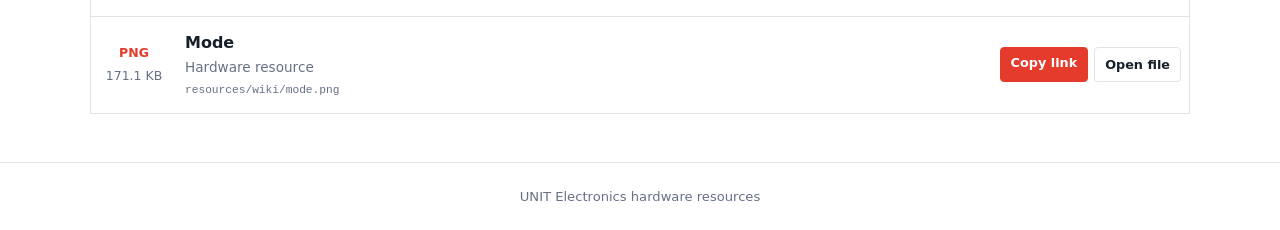
==== commit 10decef1: "Auto-update hardware documentation" ====
--- a/docs/hardware/index.html
+++ b/docs/hardware/index.html
@@ -139,10 +139,10 @@
       <h1>DevLab I2C LM35 Temperature Sensor</h1>
       <p class="subtitle">Direct links to hardware documentation and product files for use in external platforms.</p>
       <div class="summary" aria-label="Resource summary">
-        <span><strong>15</strong> files</span>
-        <span><strong>9</strong> images</span>
+        <span><strong>13</strong> files</span>
+        <span><strong>7</strong> images</span>
         <span><strong>6</strong> formats</span>
-        <span><strong>10.8 MB</strong> total</span>
+        <span><strong>10.7 MB</strong> total</span>
       </div>
     </div>
   </header>
@@ -194,7 +194,7 @@
       <section class="resource-section">
         <div class="section-heading">
           <h2>Board views</h2>
-          <span>7 files</span>
+          <span>5 files</span>
         </div>
         <div class="resource-list">
         <article class="resource-item" data-search="board topology resources/unit_topology_v_1_1_ue0169_devlab_i2c_lm35_temperature_sensor.png functional board layout">
@@ -213,22 +213,6 @@
           </div>
         </article>
 
-        <article class="resource-item" data-search="bottom view resources/unit_btm_v_1_0_ue0169_devlab_i2c_lm35_temperature_sensor_2d.png bottom-side board view">
-          <div class="file-meta">
-            <strong class="file-type">PNG</strong>
-            <span class="file-size">59.5 KB</span>
-          </div>
-          <div class="resource-details">
-            <h3>Bottom View</h3>
-            <p>Bottom-side board view</p>
-            <code title="resources/unit_btm_v_1_0_ue0169_devlab_i2c_lm35_temperature_sensor_2d.png">resources/unit_btm_v_1_0_ue0169_devlab_i2c_lm35_temperature_sensor_2d.png</code>
-          </div>
-          <div class="actions">
-            <button class="button primary copy-link" type="button" data-url="resources/unit_btm_v_1_0_ue0169_devlab_i2c_lm35_temperature_sensor_2d.png">Copy link</button>
-            <a class="button" href="resources/unit_btm_v_1_0_ue0169_devlab_i2c_lm35_temperature_sensor_2d.png" target="_blank" rel="noopener">Open file</a>
-          </div>
-        </article>
-
         <article class="resource-item" data-search="bottom view resources/unit_btm_v_1_0_ue0169_devlab_i2c_lm35_temperature_sensor_3d.png bottom-side board view">
           <div class="file-meta">
             <strong class="file-type">PNG</strong>
@@ -290,22 +274,6 @@
           <div class="actions">
             <button class="button primary copy-link" type="button" data-url="resources/unit_top_v_1_0_ue0169_devlab_i2c_lm35_temperature_sensor_3d.png">Copy link</button>
             <a class="button" href="resources/unit_top_v_1_0_ue0169_devlab_i2c_lm35_temperature_sensor_3d.png" target="_blank" rel="noopener">Open file</a>
-          </div>
-        </article>
-
-        <article class="resource-item" data-search="top view resources/unit_top_v_1_0_ue016_devlab_i2c_lm35_temperature_sensor_2d.png top-side board view">
-          <div class="file-meta">
-            <strong class="file-type">PNG</strong>
-            <span class="file-size">63.3 KB</span>
-          </div>
-          <div class="resource-details">
-            <h3>Top View</h3>
-            <p>Top-side board view</p>
-            <code title="resources/unit_top_v_1_0_ue016_devlab_i2c_lm35_temperature_sensor_2d.png">resources/unit_top_v_1_0_ue016_devlab_i2c_lm35_temperature_sensor_2d.png</code>
-          </div>
-          <div class="actions">
-            <button class="button primary copy-link" type="button" data-url="resources/unit_top_v_1_0_ue016_devlab_i2c_lm35_temperature_sensor_2d.png">Copy link</button>
-            <a class="button" href="resources/unit_top_v_1_0_ue016_devlab_i2c_lm35_temperature_sensor_2d.png" target="_blank" rel="noopener">Open file</a>
           </div>
         </article>
         </div>
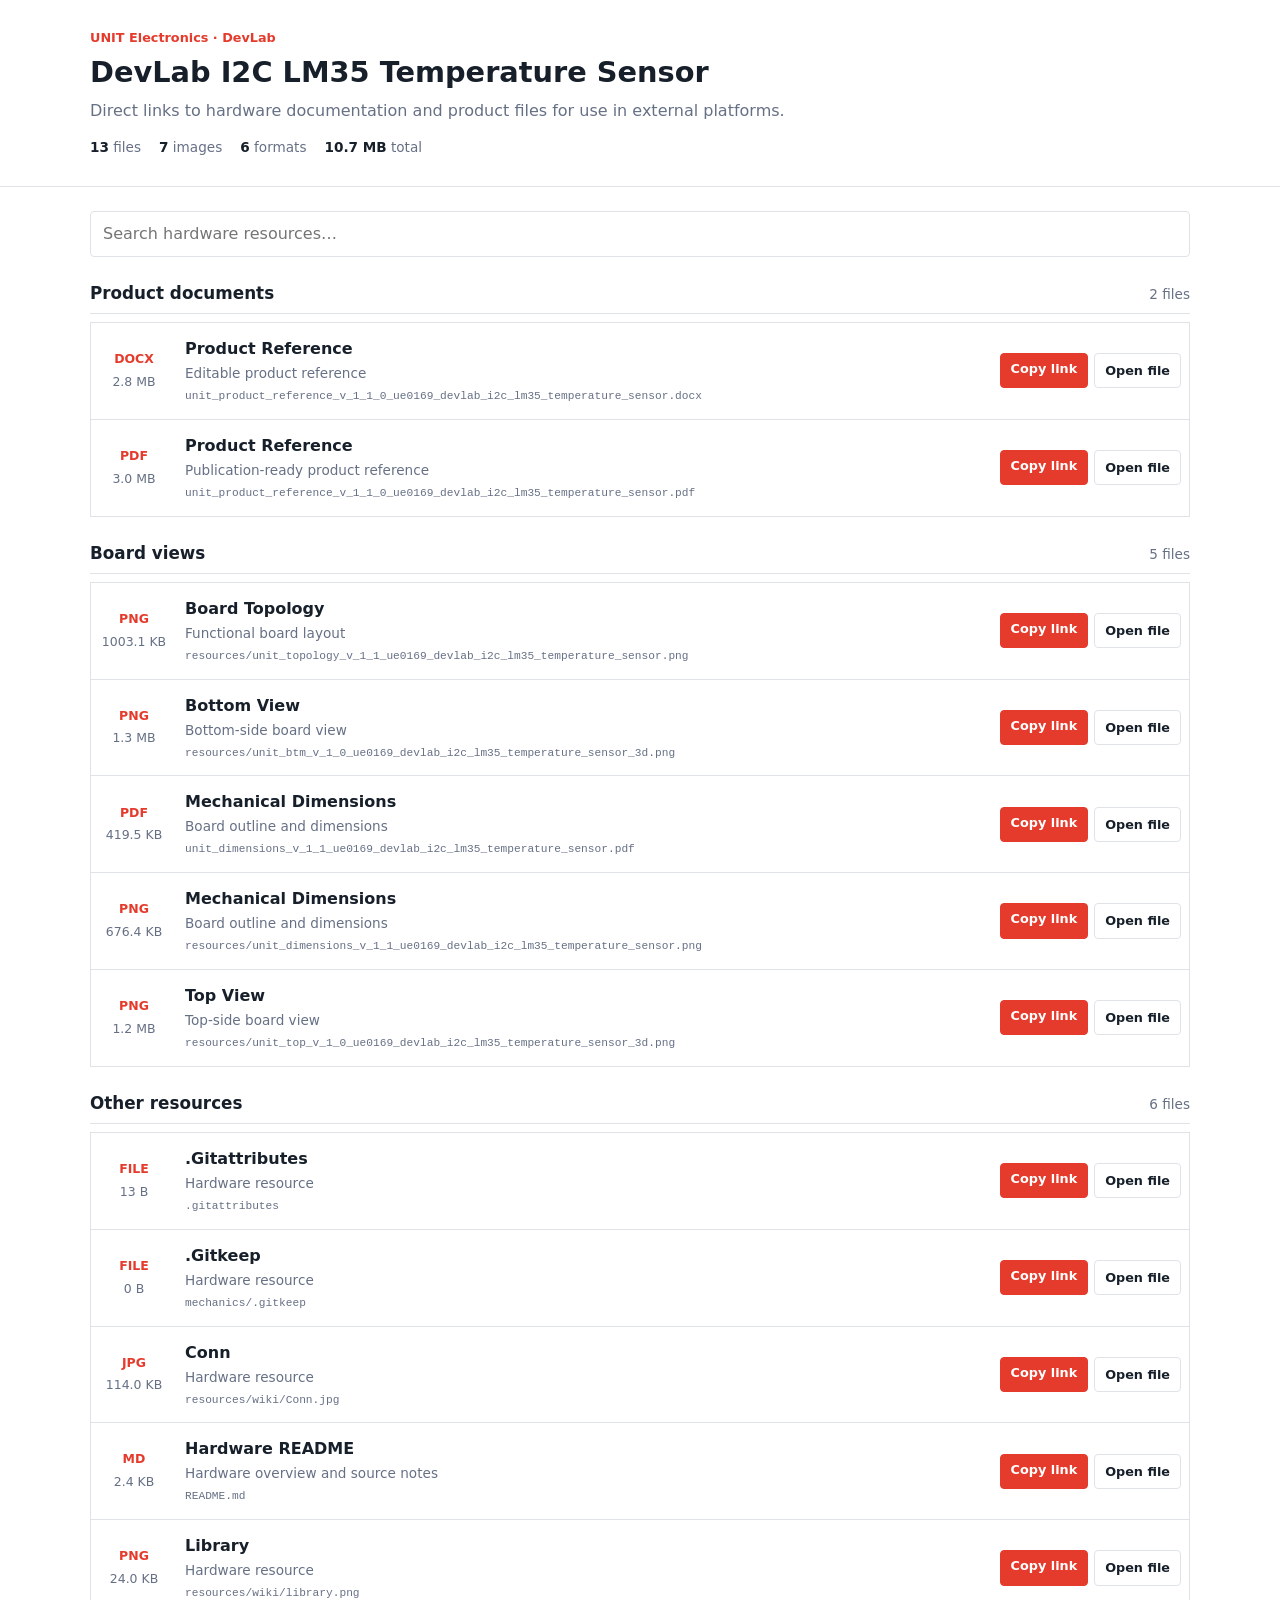
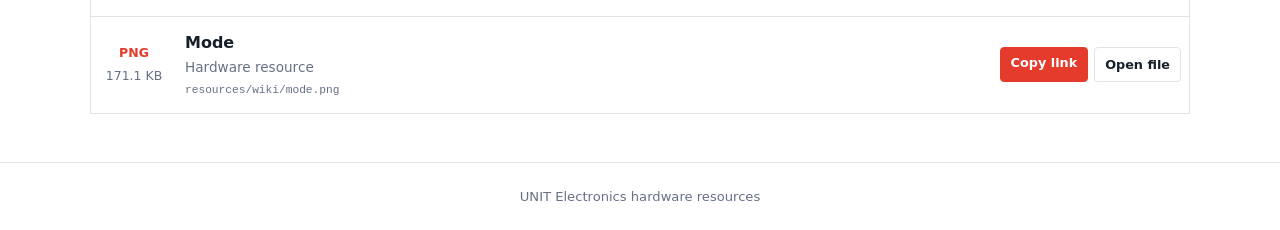
==== commit 24ed05db: "Auto-update hardware documentation" ====
--- a/docs/hardware/index.html
+++ b/docs/hardware/index.html
@@ -335,7 +335,7 @@
         <article class="resource-item" data-search="hardware readme readme.md hardware overview and source notes">
           <div class="file-meta">
             <strong class="file-type">MD</strong>
-            <span class="file-size">830 B</span>
+            <span class="file-size">2.4 KB</span>
           </div>
           <div class="resource-details">
             <h3>Hardware README</h3>
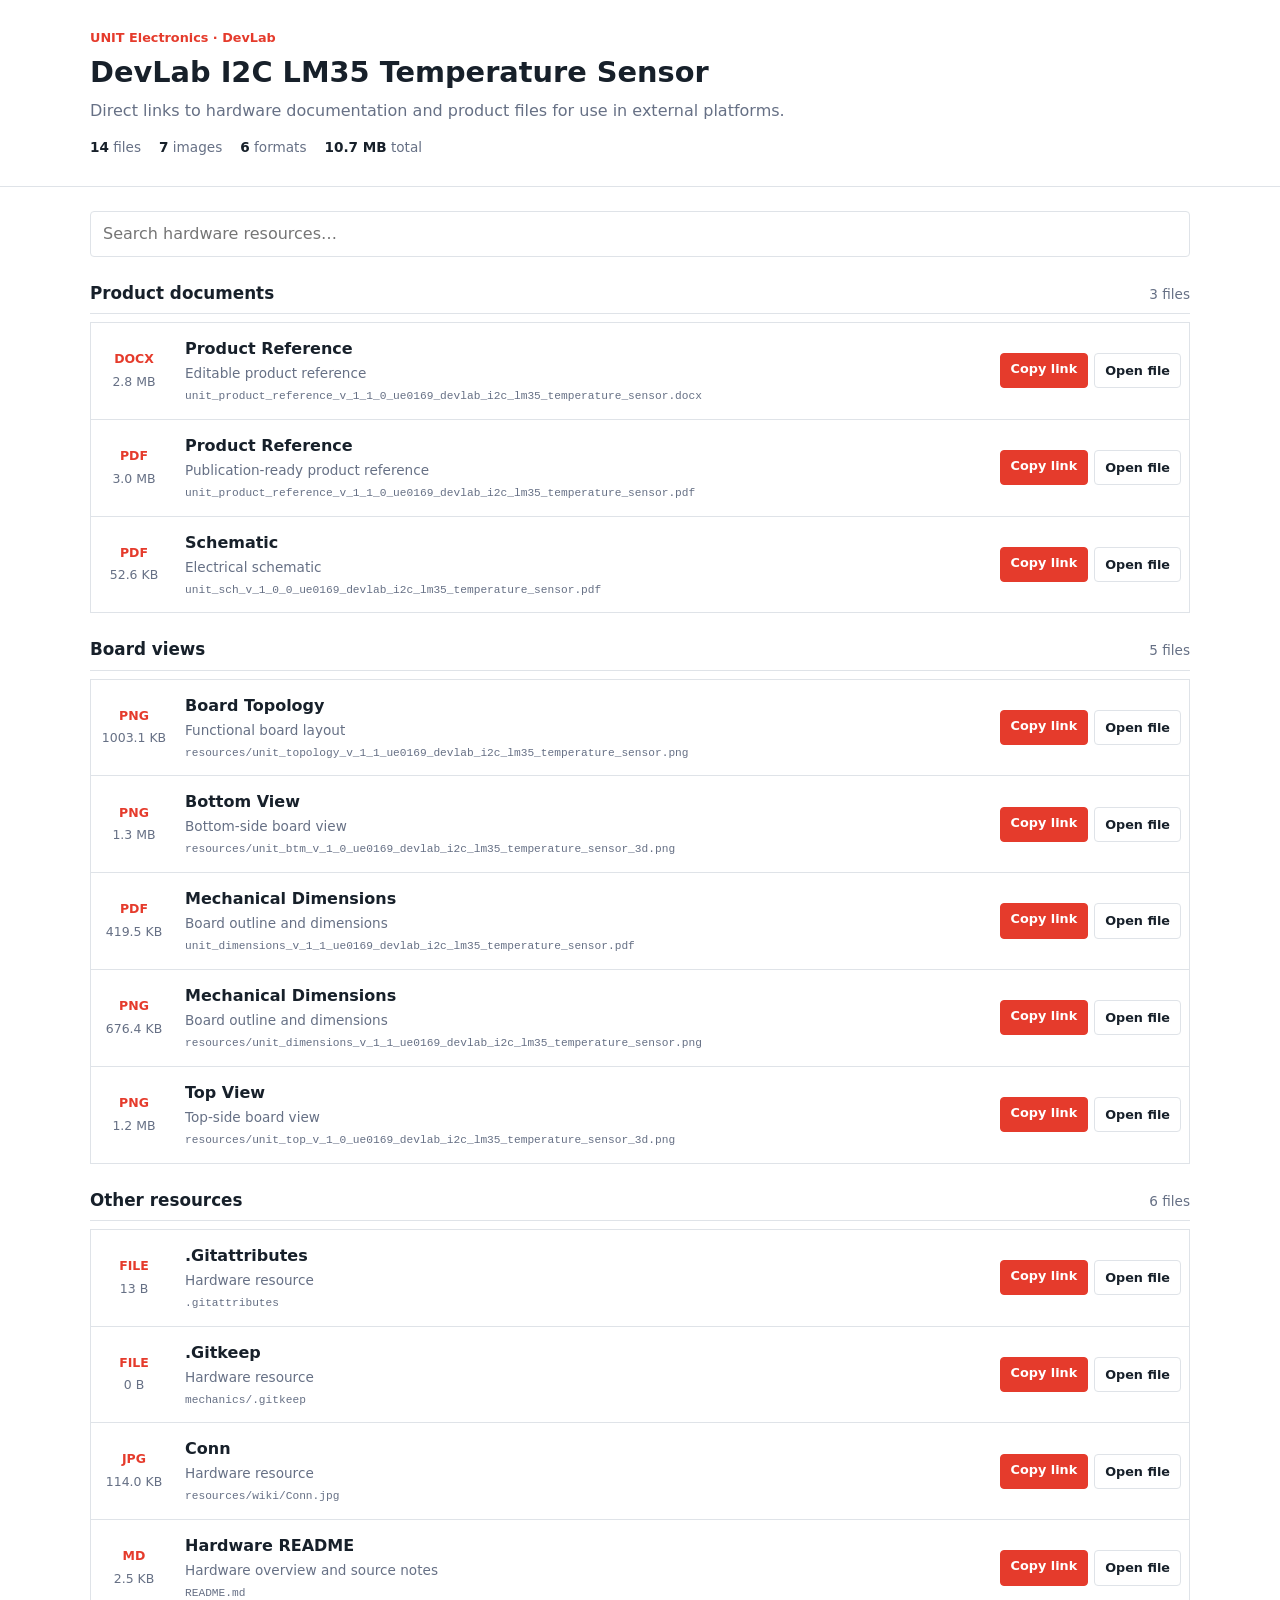
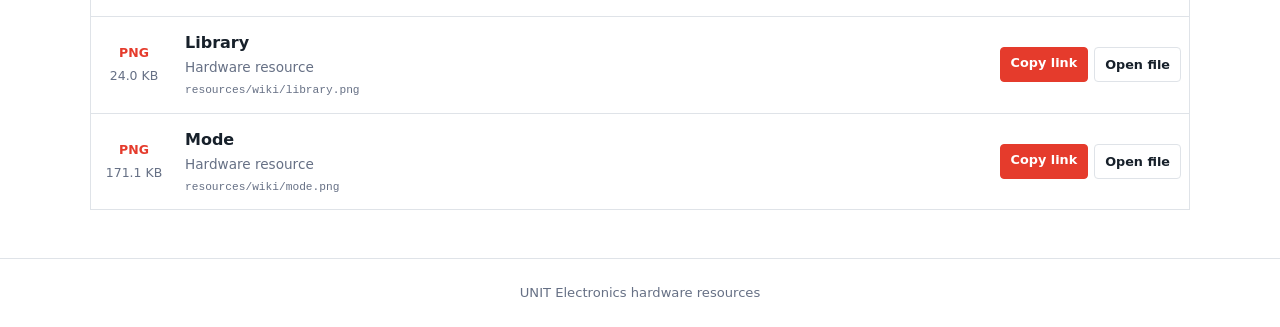
==== commit afb60306: "Auto-update hardware documentation" ====
--- a/docs/hardware/index.html
+++ b/docs/hardware/index.html
@@ -139,7 +139,7 @@
       <h1>DevLab I2C LM35 Temperature Sensor</h1>
       <p class="subtitle">Direct links to hardware documentation and product files for use in external platforms.</p>
       <div class="summary" aria-label="Resource summary">
-        <span><strong>13</strong> files</span>
+        <span><strong>14</strong> files</span>
         <span><strong>7</strong> images</span>
         <span><strong>6</strong> formats</span>
         <span><strong>10.7 MB</strong> total</span>
@@ -155,7 +155,7 @@
       <section class="resource-section">
         <div class="section-heading">
           <h2>Product documents</h2>
-          <span>2 files</span>
+          <span>3 files</span>
         </div>
         <div class="resource-list">
         <article class="resource-item" data-search="product reference unit_product_reference_v_1_1_0_ue0169_devlab_i2c_lm35_temperature_sensor.docx editable product reference">
@@ -187,6 +187,22 @@
           <div class="actions">
             <button class="button primary copy-link" type="button" data-url="unit_product_reference_v_1_1_0_ue0169_devlab_i2c_lm35_temperature_sensor.pdf">Copy link</button>
             <a class="button" href="unit_product_reference_v_1_1_0_ue0169_devlab_i2c_lm35_temperature_sensor.pdf" target="_blank" rel="noopener">Open file</a>
+          </div>
+        </article>
+
+        <article class="resource-item" data-search="schematic unit_sch_v_1_0_0_ue0169_devlab_i2c_lm35_temperature_sensor.pdf electrical schematic">
+          <div class="file-meta">
+            <strong class="file-type">PDF</strong>
+            <span class="file-size">52.6 KB</span>
+          </div>
+          <div class="resource-details">
+            <h3>Schematic</h3>
+            <p>Electrical schematic</p>
+            <code title="unit_sch_v_1_0_0_ue0169_devlab_i2c_lm35_temperature_sensor.pdf">unit_sch_v_1_0_0_ue0169_devlab_i2c_lm35_temperature_sensor.pdf</code>
+          </div>
+          <div class="actions">
+            <button class="button primary copy-link" type="button" data-url="unit_sch_v_1_0_0_ue0169_devlab_i2c_lm35_temperature_sensor.pdf">Copy link</button>
+            <a class="button" href="unit_sch_v_1_0_0_ue0169_devlab_i2c_lm35_temperature_sensor.pdf" target="_blank" rel="noopener">Open file</a>
           </div>
         </article>
         </div>
@@ -335,7 +351,7 @@
         <article class="resource-item" data-search="hardware readme readme.md hardware overview and source notes">
           <div class="file-meta">
             <strong class="file-type">MD</strong>
-            <span class="file-size">2.4 KB</span>
+            <span class="file-size">2.5 KB</span>
           </div>
           <div class="resource-details">
             <h3>Hardware README</h3>
